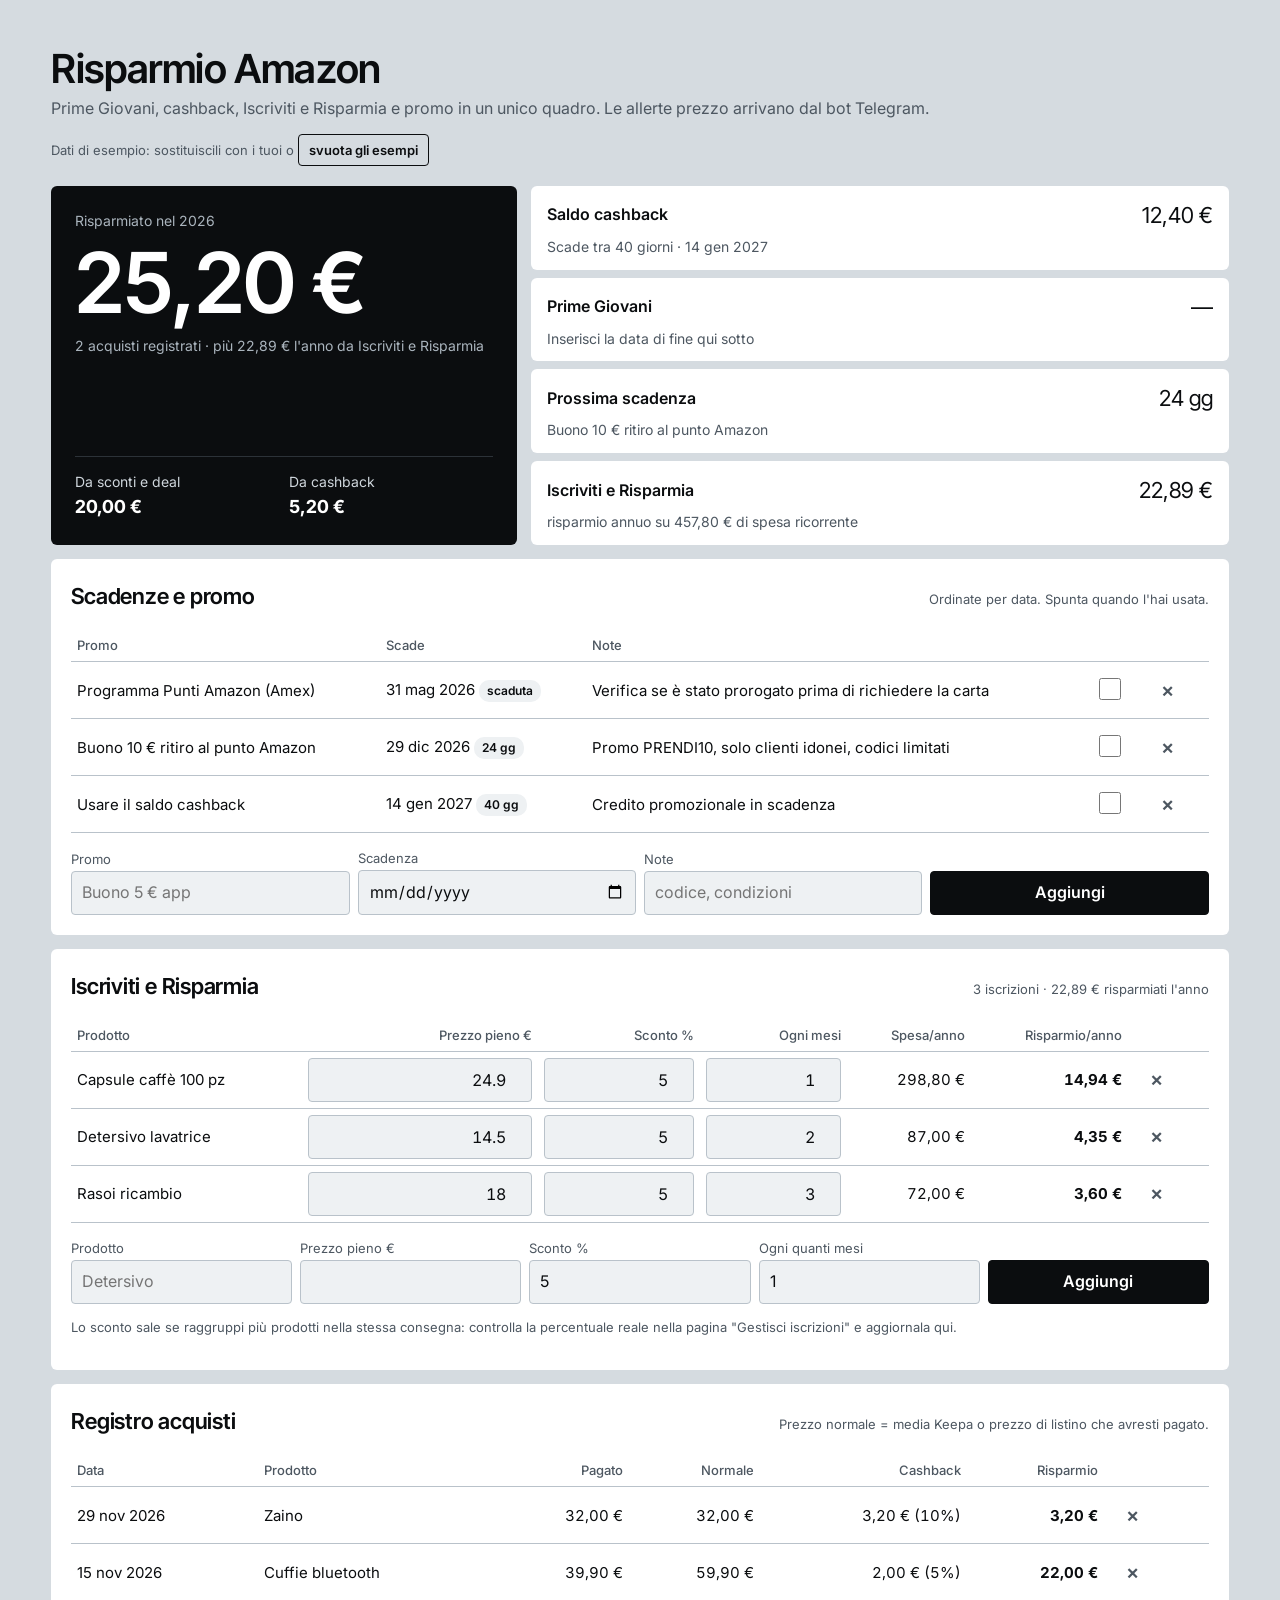
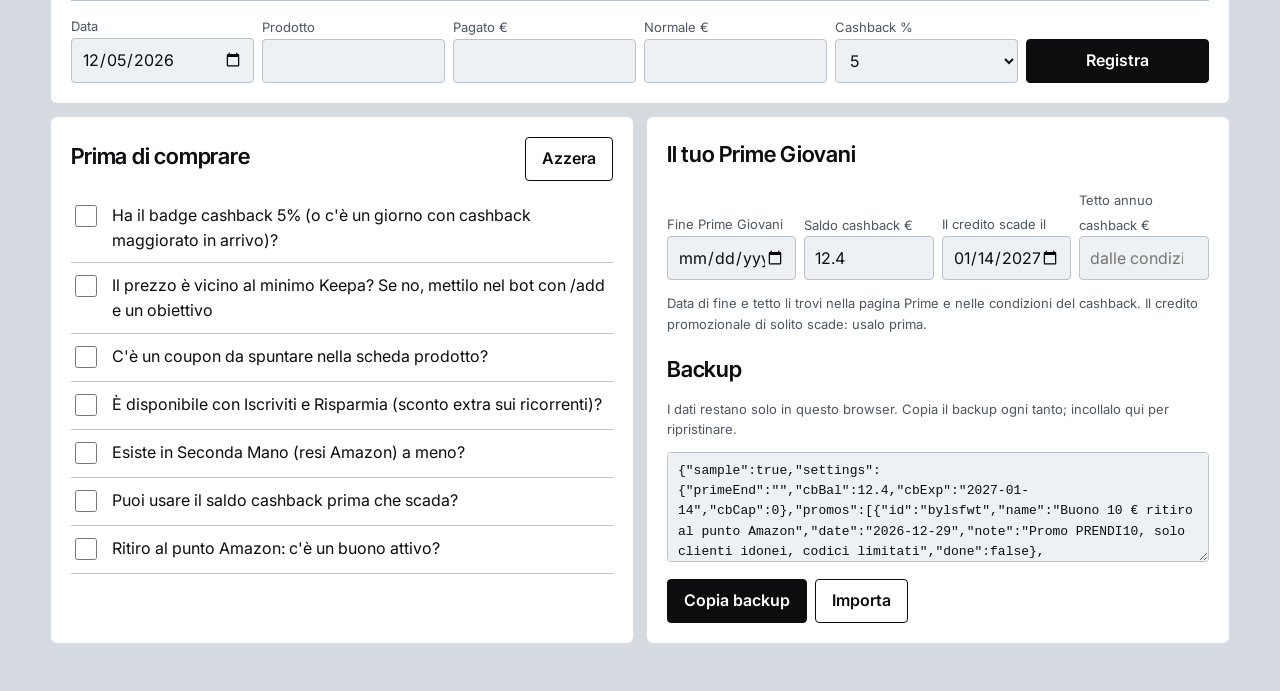
==== index.html @ 32645a70 "Dashboard come index.html nella root per GitHub Pages Co-Authored-By: Claude Opus 5.5 <noreply@anthr" ====
<!DOCTYPE html>
<html lang="it">
<head>
<meta charset="utf-8">
<meta name="viewport" content="width=device-width, initial-scale=1">
<title>Risparmio Amazon</title>
<link rel="preconnect" href="https://fonts.googleapis.com">
<link href="https://fonts.googleapis.com/css2?family=Inter+Tight:wght@600&family=Inter:wght@400;500;600&display=swap" rel="stylesheet">
<style>
/* VOICE: sala controllo personale, asciutta, numeri prima di tutto
   IDEA: il quadro strumenti di una centralina: una lettura grande, spie sottili accanto
   PICTURE: il contatore del risparmio annuo con le strisce-spia di cashback, Prime, promo, iscrizioni
   COLOUR and TYPE: acciaio #d5dbe0, nero, bianco, rosso allarme #e8251a; notte #16191c; Inter Tight 600 + Inter
   LAYOUT: lettura dominante al 40%, strisce impilate a destra, poi sezioni a tutta larghezza */
:root{color-scheme:light dark;
--bg:light-dark(#d5dbe0,#16191c);--panel:light-dark(#ffffff,#1f2327);--ink:light-dark(#0b0d0f,#eef1f3);
--mute:light-dark(#4d5761,#9aa5ae);--line:light-dark(#b9c2ca,#30363c);--red:#e8251a;--ok:light-dark(#0b0d0f,#eef1f3);
--field:light-dark(#eef1f3,#14171a)}
:root[data-theme=light]{color-scheme:light}:root[data-theme=dark]{color-scheme:dark}
*{box-sizing:border-box;min-width:0}
body{margin:0;background:var(--bg);color:var(--ink);font:16px/1.55 Inter,system-ui,sans-serif;overflow-x:clip}
h1,h2,.big{font-family:"Inter Tight",Inter,sans-serif;font-weight:600;letter-spacing:-.01em}
h1{font-size:clamp(28px,4vw,40px);line-height:1.05;margin:0 0 6px;text-wrap:balance}
h2{font-size:22px;margin:0 0 4px}
.band{padding:clamp(20px,4vw,48px) max(4vw,16px)}
.wrap{max-width:1240px;margin:0 auto}
.sub{color:var(--mute);margin:0}
.top{display:grid;grid-template-columns:minmax(0,4fr) minmax(0,6fr);gap:14px;margin-top:20px}
.readout{background:#0b0d0f;color:#fff;border-radius:6px;padding:24px;display:flex;flex-direction:column;justify-content:space-between;min-height:300px}
.readout .lbl{color:#aab4bd;font-size:14px}
.big{font-size:clamp(48px,8vw,84px);line-height:1;margin:10px 0;white-space:nowrap}
.readout .split{display:grid;grid-template-columns:1fr 1fr;gap:10px;border-top:1px solid #2c3238;padding-top:14px;font-size:14px;color:#cfd6dc}
.readout .split b{display:block;color:#fff;font-size:18px;font-family:"Inter Tight",Inter,system-ui,sans-serif;white-space:nowrap}
.strips{display:grid;gap:8px}
.strip{background:var(--panel);border-radius:6px;padding:12px 16px;display:grid;grid-template-columns:minmax(0,1fr) auto;gap:4px 14px;align-items:center}
.strip .k{font-weight:600}.strip .v{font-family:"Inter Tight",Inter,system-ui,sans-serif;font-size:22px;white-space:nowrap;text-align:right}
.strip .n{grid-column:1/-1;color:var(--mute);font-size:14px}
.strip.alarm{box-shadow:inset 4px 0 0 var(--red)}.strip.alarm .v{color:var(--red)}
.meter{grid-column:1/-1;height:6px;background:var(--field);border-radius:3px;overflow:hidden}
.meter i{display:block;height:100%;background:var(--ink)}
.sec{background:var(--panel);border-radius:6px;padding:20px;margin-top:14px}
.sec header{display:flex;flex-wrap:wrap;justify-content:space-between;gap:8px;align-items:baseline;margin-bottom:12px}
.grid2{display:grid;grid-template-columns:minmax(0,1fr) minmax(0,1fr);gap:14px}
table{width:100%;border-collapse:collapse;font-size:15px}
th{text-align:left;font-weight:500;color:var(--mute);font-size:13px;padding:6px 6px;border-bottom:1px solid var(--line)}
td{padding:6px;border-bottom:1px solid var(--line);vertical-align:middle}
td.num,th.num{text-align:right;white-space:nowrap;font-variant-numeric:tabular-nums}
input,select,textarea{font:inherit;font-size:16px;color:var(--ink);background:var(--field);border:1px solid var(--line);border-radius:4px;padding:8px 10px;min-height:44px;width:100%}
textarea{min-height:110px;font-size:13px;font-family:ui-monospace,monospace}
input:focus-visible,button:focus-visible,select:focus-visible,textarea:focus-visible{outline:2px solid var(--red);outline-offset:1px}
button{font:inherit;font-weight:600;min-height:44px;padding:0 16px;border-radius:4px;border:1px solid var(--ink);background:var(--ink);color:var(--panel);cursor:pointer}
button.ghost{background:transparent;color:var(--ink)}
button.x{background:transparent;color:var(--mute);border:0;min-width:44px;padding:0;font-size:20px}
.form{display:grid;grid-template-columns:repeat(auto-fit,minmax(120px,1fr));gap:8px;margin-top:12px;align-items:end}
.form label{font-size:13px;color:var(--mute)}
.tag{display:inline-block;font-size:12px;font-weight:600;padding:2px 8px;border-radius:10px;background:var(--field);white-space:nowrap}
.tag.red{background:var(--red);color:#fff}
.checks label{display:flex;gap:12px;align-items:flex-start;padding:10px 0;border-bottom:1px solid var(--line);cursor:pointer}
.checks input{width:22px;min-height:22px;height:22px;margin-top:2px;flex:none;accent-color:var(--red)}
.note{font-size:13px;color:var(--mute)}
.row{display:flex;flex-wrap:wrap;gap:8px;margin-top:10px}
.done td{opacity:.5}
pre,.scroll{overflow-x:auto}
@media(max-width:860px){.top,.grid2{grid-template-columns:minmax(0,1fr)}.readout{min-height:0}}
@media(max-width:600px){table{font-size:13px}.stack thead{display:none}.stack tr{display:grid;padding-block:10px;border-bottom:1px solid var(--line)}.stack td{display:flow-root;border:0;padding:3px 0;padding-inline-start:8em;text-align:start}.stack td::before{content:attr(data-l);float:inline-start;width:7.5em;margin-inline-start:-8em;white-space:normal;color:var(--mute)}.stack td:empty{display:none}.stack td input{min-height:40px}}
@media(prefers-reduced-motion:no-preference){.meter i{transition:width .6s ease}}
</style>
<script>new MutationObserver(()=>{for(const c of document.querySelectorAll('.stack td:not([data-l])')){let i=0,p=c;while(p=p.previousElementSibling)i+=p.colSpan;c.dataset.l=c.closest('table').rows[0].cells[i]?.textContent||''}}).observe(document,{childList:true,subtree:true})</script>
</head>
<body>
<div class="band"><div class="wrap">
  <h1 id="title">Risparmio Amazon</h1>
  <p class="sub">Prime Giovani, cashback, Iscriviti e Risparmia e promo in un unico quadro. Le allerte prezzo arrivano dal bot Telegram.</p>
  <p class="note" id="sampleNote">Dati di esempio: sostituiscili con i tuoi o <button class="ghost" id="clearSample" style="min-height:32px;padding:0 10px">svuota gli esempi</button></p>

  <div class="top">
    <div class="readout">
      <div><div class="lbl" id="yearLbl">Risparmiato quest'anno</div><div class="big" id="ytd">0 €</div>
      <div class="lbl" id="ytdNote"></div></div>
      <div class="split">
        <div>Da sconti e deal<b id="ytdDeal">0 €</b></div>
        <div>Da cashback<b id="ytdCb">0 €</b></div>
      </div>
    </div>
    <div class="strips" id="strips"></div>
  </div>

  <div class="sec">
    <header><h2>Scadenze e promo</h2><span class="note">Ordinate per data. Spunta quando l'hai usata.</span></header>
    <div class="scroll"><table class="stack" id="promoT"><thead><tr><th>Promo</th><th>Scade</th><th>Note</th><th></th><th></th></tr></thead><tbody></tbody></table></div>
    <form class="form" id="promoF">
      <div><label for="pN">Promo</label><input id="pN" required placeholder="Buono 5 € app"></div>
      <div><label for="pD">Scadenza</label><input id="pD" type="date" required></div>
      <div><label for="pNo">Note</label><input id="pNo" placeholder="codice, condizioni"></div>
      <button>Aggiungi</button>
    </form>
  </div>

  <div class="sec">
    <header><h2>Iscriviti e Risparmia</h2><span class="note" id="subSum"></span></header>
    <div class="scroll"><table class="stack" id="subT"><thead><tr><th>Prodotto</th><th class="num">Prezzo pieno €</th><th class="num">Sconto %</th><th class="num">Ogni mesi</th><th class="num">Spesa/anno</th><th class="num">Risparmio/anno</th><th></th></tr></thead><tbody></tbody></table></div>
    <form class="form" id="subF">
      <div><label for="sN">Prodotto</label><input id="sN" required placeholder="Detersivo"></div>
      <div><label for="sP">Prezzo pieno €</label><input id="sP" type="number" step="0.01" min="0" required></div>
      <div><label for="sD">Sconto %</label><input id="sD" type="number" min="0" max="50" value="5" required></div>
      <div><label for="sE">Ogni quanti mesi</label><input id="sE" type="number" min="1" max="6" value="1" required></div>
      <button>Aggiungi</button>
    </form>
    <p class="note">Lo sconto sale se raggruppi più prodotti nella stessa consegna: controlla la percentuale reale nella pagina "Gestisci iscrizioni" e aggiornala qui.</p>
  </div>

  <div class="sec">
    <header><h2>Registro acquisti</h2><span class="note">Prezzo normale = media Keepa o prezzo di listino che avresti pagato.</span></header>
    <div class="scroll"><table class="stack" id="logT"><thead><tr><th>Data</th><th>Prodotto</th><th class="num">Pagato</th><th class="num">Normale</th><th class="num">Cashback</th><th class="num">Risparmio</th><th></th></tr></thead><tbody></tbody></table></div>
    <form class="form" id="logF">
      <div><label for="lD">Data</label><input id="lD" type="date" required></div>
      <div><label for="lI">Prodotto</label><input id="lI" required></div>
      <div><label for="lP">Pagato €</label><input id="lP" type="number" step="0.01" min="0" required></div>
      <div><label for="lN">Normale €</label><input id="lN" type="number" step="0.01" min="0" required></div>
      <div><label for="lC">Cashback %</label><select id="lC"><option>0</option><option selected>5</option><option>10</option><option>20</option></select></div>
      <button>Registra</button>
    </form>
  </div>

  <div class="grid2">
    <div class="sec checks">
      <header><h2>Prima di comprare</h2><button class="ghost" id="resetChk" type="button">Azzera</button></header>
      <div id="chk"></div>
    </div>
    <div class="sec">
      <header><h2>Il tuo Prime Giovani</h2></header>
      <div class="form" style="margin-top:0">
        <div><label for="primeEnd">Fine Prime Giovani</label><input id="primeEnd" type="date"></div>
        <div><label for="cbBal">Saldo cashback €</label><input id="cbBal" type="number" step="0.01" min="0"></div>
        <div><label for="cbExp">Il credito scade il</label><input id="cbExp" type="date"></div>
        <div><label for="cbCap">Tetto annuo cashback €</label><input id="cbCap" type="number" min="0" placeholder="dalle condizioni"></div>
      </div>
      <p class="note">Data di fine e tetto li trovi nella pagina Prime e nelle condizioni del cashback. Il credito promozionale di solito scade: usalo prima.</p>
      <h2 style="margin-top:18px">Backup</h2>
      <p class="note">I dati restano solo in questo browser. Copia il backup ogni tanto; incollalo qui per ripristinare.</p>
      <textarea id="bk" aria-label="Backup dati"></textarea>
      <div class="row"><button type="button" id="cp">Copia backup</button><button type="button" class="ghost" id="imp">Importa</button><span class="note" id="bkMsg" role="status"></span></div>
    </div>
  </div>
</div></div>

<script>
{
const KEY='amazon-risparmio-v1', today=new Date(); today.setHours(0,0,0,0);
const Y=today.getFullYear(), iso=d=>d.toISOString().slice(0,10);
const plus=n=>{const d=new Date(today);d.setDate(d.getDate()+n);return iso(d)};
const uid=()=>Math.random().toString(36).slice(2,9);
const SAMPLE={sample:true,
 settings:{primeEnd:'',cbBal:12.4,cbExp:plus(40),cbCap:0},
 promos:[
  {id:uid(),name:'Buono 10 € ritiro al punto Amazon',date:'2026-12-29',note:'Promo PRENDI10, solo clienti idonei, codici limitati',done:false},
  {id:uid(),name:'Programma Punti Amazon (Amex)',date:'2026-05-31',note:'Verifica se è stato prorogato prima di richiedere la carta',done:false},
  {id:uid(),name:'Usare il saldo cashback',date:plus(40),note:'Credito promozionale in scadenza',done:false}],
 subs:[
  {id:uid(),name:'Capsule caffè 100 pz',price:24.9,disc:5,every:1},
  {id:uid(),name:'Detersivo lavatrice',price:14.5,disc:5,every:2},
  {id:uid(),name:'Rasoi ricambio',price:18,disc:5,every:3}],
 log:[
  {id:uid(),date:plus(-20),item:'Cuffie bluetooth',paid:39.9,normal:59.9,cb:5},
  {id:uid(),date:plus(-6),item:'Zaino',paid:32,normal:32,cb:10}],
 checks:{}};
const EMPTY={sample:false,settings:{primeEnd:'',cbBal:0,cbExp:'',cbCap:0},promos:[],subs:[],log:[],checks:{}};
let S; try{S=JSON.parse(localStorage.getItem(KEY))}catch(e){S=null}
if(!S||!S.settings)S=structuredClone(SAMPLE);
const save=()=>{try{localStorage.setItem(KEY,JSON.stringify(S))}catch(e){}};

const esc=s=>String(s??'').replace(/[&<>"']/g,c=>({'&':'&amp;','<':'&lt;','>':'&gt;','"':'&quot;',"'":'&#39;'}[c]));
const eur=v=>(Number(v)||0).toLocaleString('it-IT',{style:'currency',currency:'EUR'});
const days=s=>s?Math.round((new Date(s+'T00:00:00')-today)/864e5):null;
const fdate=s=>s?new Date(s+'T00:00:00').toLocaleDateString('it-IT',{day:'numeric',month:'short',year:'numeric'}):'—';
const $=id=>document.getElementById(id);

const CHECKS=['Ha il badge cashback 5% (o c\'è un giorno con cashback maggiorato in arrivo)?',
'Il prezzo è vicino al minimo Keepa? Se no, mettilo nel bot con /add e un obiettivo',
'C\'è un coupon da spuntare nella scheda prodotto?',
'È disponibile con Iscriviti e Risparmia (sconto extra sui ricorrenti)?',
'Esiste in Seconda Mano (resi Amazon) a meno?',
'Puoi usare il saldo cashback prima che scada?',
'Ritiro al punto Amazon: c\'è un buono attivo?'];

function subCalc(s){const yr=s.price*12/Math.max(1,s.every);return{yr,save:yr*s.disc/100}}
function logCalc(l){const deal=Math.max(0,l.normal-l.paid),cb=l.paid*l.cb/100;return{deal,cb,tot:deal+cb}}

function render(){
 $('sampleNote').hidden=!S.sample;
 $('yearLbl').textContent=`Risparmiato nel ${Y}`;
 const yl=S.log.filter(l=>l.date&&l.date.startsWith(String(Y)));
 let deal=0,cb=0; yl.forEach(l=>{const c=logCalc(l);deal+=c.deal;cb+=c.cb});
 const subSave=S.subs.reduce((a,s)=>a+subCalc(s).save,0), subYr=S.subs.reduce((a,s)=>a+subCalc(s).yr,0);
 $('ytd').textContent=eur(deal+cb); $('ytdDeal').textContent=eur(deal); $('ytdCb').textContent=eur(cb);
 $('ytdNote').textContent=`${yl.length} acquisti registrati · più ${eur(subSave)} l'anno da Iscriviti e Risparmia`;

 const st=S.settings, strips=[];
 const de=days(st.cbExp);
 strips.push({k:'Saldo cashback',v:eur(st.cbBal),n:st.cbExp?(de<0?'Credito scaduto':`Scade tra ${de} giorni · ${fdate(st.cbExp)}`):'Imposta la scadenza del credito qui sotto',alarm:st.cbBal>0&&de!==null&&de<=14});
 if(st.cbCap>0){const used=Math.min(100,cb/st.cbCap*100);strips.push({k:`Tetto cashback ${Y}`,v:`${Math.round(used)}%`,n:`${eur(cb)} di ${eur(st.cbCap)}`,meter:used})}
 const dp=days(st.primeEnd);
 strips.push({k:'Prime Giovani',v:st.primeEnd?(dp<0?'Finito':`${dp} gg`):'—',n:st.primeEnd?`Fino al ${fdate(st.primeEnd)}: dopo perdi metà prezzo e cashback`:'Inserisci la data di fine qui sotto',alarm:dp!==null&&dp<=60});
 const next=S.promos.filter(p=>!p.done&&days(p.date)>=0).sort((a,b)=>a.date.localeCompare(b.date))[0];
 strips.push({k:'Prossima scadenza',v:next?`${days(next.date)} gg`:'—',n:next?next.name:'Nessuna promo attiva',alarm:next&&days(next.date)<=7});
 strips.push({k:'Iscriviti e Risparmia',v:eur(subSave),n:`risparmio annuo su ${eur(subYr)} di spesa ricorrente`});
 $('strips').innerHTML=strips.map(s=>`<div class="strip${s.alarm?' alarm':''}"><span class="k">${esc(s.k)}</span><span class="v">${esc(s.v)}</span>${s.meter!=null?`<span class="meter"><i style="width:${s.meter.toFixed(1)}%"></i></span>`:''}<span class="n">${esc(s.n)}</span></div>`).join('');

 const pr=[...S.promos].sort((a,b)=>(a.done-b.done)||a.date.localeCompare(b.date));
 $('promoT').tBodies[0].innerHTML=pr.length?pr.map(p=>{const d=days(p.date);const tag=p.done?'<span class="tag">usata</span>':d<0?'<span class="tag">scaduta</span>':d<=7?`<span class="tag red">${d} gg</span>`:`<span class="tag">${d} gg</span>`;
  return `<tr class="${p.done?'done':''}"><td>${esc(p.name)}</td><td style="white-space:nowrap">${fdate(p.date)} ${tag}</td><td>${esc(p.note)}</td><td><input type="checkbox" aria-label="Usata" data-done="${esc(p.id)}" ${p.done?'checked':''} style="width:22px;min-height:22px"></td><td><button class="x" aria-label="Elimina" data-del="promos:${esc(p.id)}">×</button></td></tr>`}).join(''):'<tr><td colspan="5" class="note">Nessuna promo. Aggiungi quelle che ricevi via email o in app.</td></tr>';

 $('subT').tBodies[0].innerHTML=S.subs.length?S.subs.map(s=>{const c=subCalc(s);const f=(k,step,min,max)=>`<input type="number" inputmode="decimal" step="${step}" min="${min}" max="${max}" value="${esc(s[k])}" data-sub="${esc(s.id)}:${k}" aria-label="${k}" style="text-align:right">`;
  return `<tr><td>${esc(s.name)}</td><td class="num">${f('price','0.01',0,9999)}</td><td class="num">${f('disc','1',0,50)}</td><td class="num">${f('every','1',1,6)}</td><td class="num">${eur(c.yr)}</td><td class="num"><b>${eur(c.save)}</b></td><td><button class="x" aria-label="Elimina" data-del="subs:${esc(s.id)}">×</button></td></tr>`}).join(''):'<tr><td colspan="7" class="note">Nessuna iscrizione. Aggiungi i prodotti che ricevi periodicamente.</td></tr>';
 $('subSum').textContent=S.subs.length?`${S.subs.length} iscrizioni · ${eur(subSave)} risparmiati l'anno`:'';

 const lg=[...S.log].sort((a,b)=>b.date.localeCompare(a.date));
 $('logT').tBodies[0].innerHTML=lg.length?lg.map(l=>{const c=logCalc(l);return `<tr><td style="white-space:nowrap">${fdate(l.date)}</td><td>${esc(l.item)}</td><td class="num">${eur(l.paid)}</td><td class="num">${eur(l.normal)}</td><td class="num">${eur(c.cb)} (${esc(l.cb)}%)</td><td class="num"><b>${eur(c.tot)}</b></td><td><button class="x" aria-label="Elimina" data-del="log:${esc(l.id)}">×</button></td></tr>`}).join(''):'<tr><td colspan="7" class="note">Registra ogni acquisto fatto al prezzo giusto: il totale in alto si aggiorna.</td></tr>';

 $('chk').innerHTML=CHECKS.map((t,i)=>`<label><input type="checkbox" data-chk="${i}" ${S.checks[i]?'checked':''}><span>${esc(t)}</span></label>`).join('');
 for(const [id,k] of [['primeEnd','primeEnd'],['cbBal','cbBal'],['cbExp','cbExp'],['cbCap','cbCap']]){const el=$(id);if(document.activeElement!==el)el.value=st[k]||''}
 $('bk').value=JSON.stringify(S);
}
const commit=()=>{S.sample=false;save();render()};
const num=id=>parseFloat($(id).value)||0;

$('promoF').addEventListener('submit',e=>{e.preventDefault();S.promos.push({id:uid(),name:$('pN').value.trim(),date:$('pD').value,note:$('pNo').value.trim(),done:false});e.target.reset();commit()});
$('subF').addEventListener('submit',e=>{e.preventDefault();S.subs.push({id:uid(),name:$('sN').value.trim(),price:num('sP'),disc:num('sD'),every:Math.max(1,num('sE'))});e.target.reset();$('sD').value=5;$('sE').value=1;commit()});
$('logF').addEventListener('submit',e=>{e.preventDefault();S.log.push({id:uid(),date:$('lD').value,item:$('lI').value.trim(),paid:num('lP'),normal:Math.max(num('lN'),0),cb:parseFloat($('lC').value)||0});e.target.reset();$('lD').value=iso(today);commit()});
$('lD').value=iso(today);

document.addEventListener('click',e=>{const d=e.target.closest('[data-del]');if(!d)return;const [list,id]=d.dataset.del.split(':');S[list]=S[list].filter(x=>x.id!==id);commit()});
document.addEventListener('change',e=>{const t=e.target;
 if(t.dataset.done){const p=S.promos.find(x=>x.id===t.dataset.done);if(p){p.done=t.checked;commit()}}
 else if(t.dataset.sub){const [id,k]=t.dataset.sub.split(':');const s=S.subs.find(x=>x.id===id);if(s){s[k]=Math.max(k==='every'?1:0,parseFloat(t.value)||0);commit()}}
 else if(t.dataset.chk!=null){S.checks[t.dataset.chk]=t.checked;save()}
 else if(['primeEnd','cbExp'].includes(t.id)){S.settings[t.id]=t.value;commit()}
 else if(['cbBal','cbCap'].includes(t.id)){S.settings[t.id]=parseFloat(t.value)||0;commit()}});
$('resetChk').addEventListener('click',()=>{S.checks={};save();render()});
$('clearSample').addEventListener('click',()=>{S=structuredClone(EMPTY);S.promos=SAMPLE.promos.slice(0,2).map(p=>({...p}));commit()});
$('cp').addEventListener('click',async()=>{try{await navigator.clipboard.writeText($('bk').value);$('bkMsg').textContent='Copiato.'}catch(e){$('bk').select();$('bkMsg').textContent='Seleziona e copia a mano.'}});
$('imp').addEventListener('click',()=>{try{const d=JSON.parse($('bk').value);if(!d.settings||!Array.isArray(d.log))throw 0;S={...structuredClone(EMPTY),...d,sample:false};commit();$('bkMsg').textContent='Importato.'}catch(e){$('bkMsg').textContent='Backup non valido.'}});
render();
}
</script>
</body>
</html>
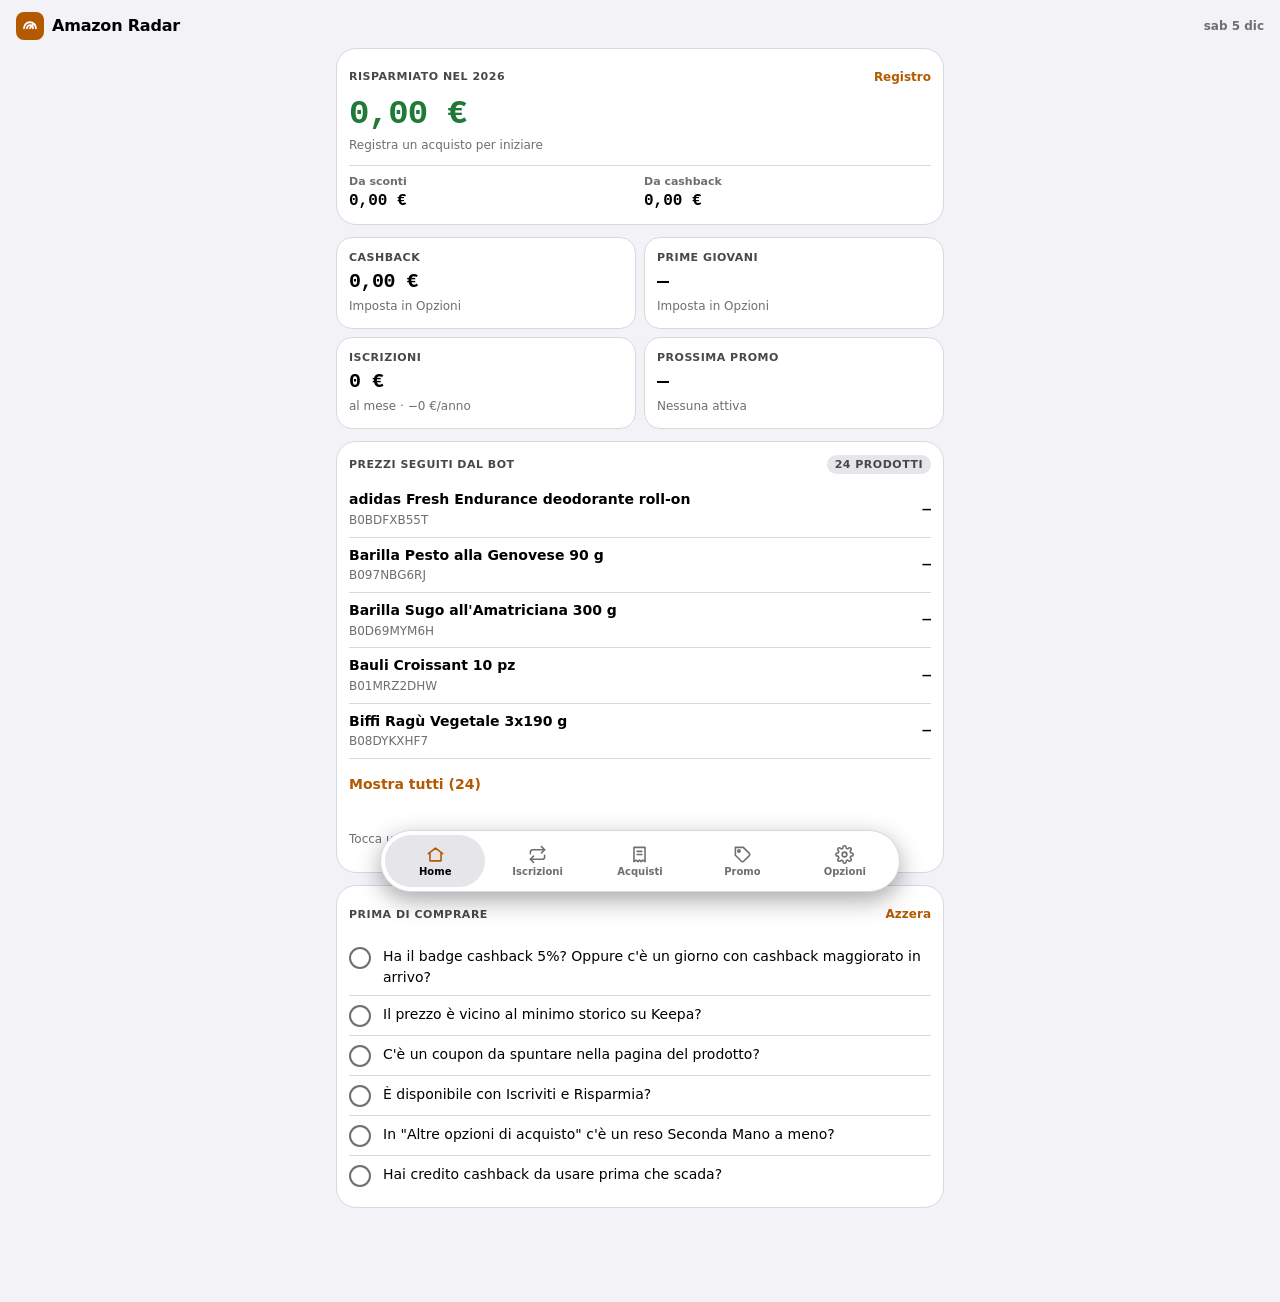
==== commit 546d2224: "App Amazon Radar: design system come PinscherTrade, temi, vetro, 5 pagine, icone PWA Co-Authored-By:" ====
--- a/index.html
+++ b/index.html
@@ -1,247 +1,153 @@
 <!DOCTYPE html>
 <html lang="it">
 <head>
-<meta charset="utf-8">
-<meta name="viewport" content="width=device-width, initial-scale=1">
-<title>Risparmio Amazon</title>
-<link rel="preconnect" href="https://fonts.googleapis.com">
-<link href="https://fonts.googleapis.com/css2?family=Inter+Tight:wght@600&family=Inter:wght@400;500;600&display=swap" rel="stylesheet">
-<style>
-/* VOICE: sala controllo personale, asciutta, numeri prima di tutto
-   IDEA: il quadro strumenti di una centralina: una lettura grande, spie sottili accanto
-   PICTURE: il contatore del risparmio annuo con le strisce-spia di cashback, Prime, promo, iscrizioni
-   COLOUR and TYPE: acciaio #d5dbe0, nero, bianco, rosso allarme #e8251a; notte #16191c; Inter Tight 600 + Inter
-   LAYOUT: lettura dominante al 40%, strisce impilate a destra, poi sezioni a tutta larghezza */
-:root{color-scheme:light dark;
---bg:light-dark(#d5dbe0,#16191c);--panel:light-dark(#ffffff,#1f2327);--ink:light-dark(#0b0d0f,#eef1f3);
---mute:light-dark(#4d5761,#9aa5ae);--line:light-dark(#b9c2ca,#30363c);--red:#e8251a;--ok:light-dark(#0b0d0f,#eef1f3);
---field:light-dark(#eef1f3,#14171a)}
-:root[data-theme=light]{color-scheme:light}:root[data-theme=dark]{color-scheme:dark}
-*{box-sizing:border-box;min-width:0}
-body{margin:0;background:var(--bg);color:var(--ink);font:16px/1.55 Inter,system-ui,sans-serif;overflow-x:clip}
-h1,h2,.big{font-family:"Inter Tight",Inter,sans-serif;font-weight:600;letter-spacing:-.01em}
-h1{font-size:clamp(28px,4vw,40px);line-height:1.05;margin:0 0 6px;text-wrap:balance}
-h2{font-size:22px;margin:0 0 4px}
-.band{padding:clamp(20px,4vw,48px) max(4vw,16px)}
-.wrap{max-width:1240px;margin:0 auto}
-.sub{color:var(--mute);margin:0}
-.top{display:grid;grid-template-columns:minmax(0,4fr) minmax(0,6fr);gap:14px;margin-top:20px}
-.readout{background:#0b0d0f;color:#fff;border-radius:6px;padding:24px;display:flex;flex-direction:column;justify-content:space-between;min-height:300px}
-.readout .lbl{color:#aab4bd;font-size:14px}
-.big{font-size:clamp(48px,8vw,84px);line-height:1;margin:10px 0;white-space:nowrap}
-.readout .split{display:grid;grid-template-columns:1fr 1fr;gap:10px;border-top:1px solid #2c3238;padding-top:14px;font-size:14px;color:#cfd6dc}
-.readout .split b{display:block;color:#fff;font-size:18px;font-family:"Inter Tight",Inter,system-ui,sans-serif;white-space:nowrap}
-.strips{display:grid;gap:8px}
-.strip{background:var(--panel);border-radius:6px;padding:12px 16px;display:grid;grid-template-columns:minmax(0,1fr) auto;gap:4px 14px;align-items:center}
-.strip .k{font-weight:600}.strip .v{font-family:"Inter Tight",Inter,system-ui,sans-serif;font-size:22px;white-space:nowrap;text-align:right}
-.strip .n{grid-column:1/-1;color:var(--mute);font-size:14px}
-.strip.alarm{box-shadow:inset 4px 0 0 var(--red)}.strip.alarm .v{color:var(--red)}
-.meter{grid-column:1/-1;height:6px;background:var(--field);border-radius:3px;overflow:hidden}
-.meter i{display:block;height:100%;background:var(--ink)}
-.sec{background:var(--panel);border-radius:6px;padding:20px;margin-top:14px}
-.sec header{display:flex;flex-wrap:wrap;justify-content:space-between;gap:8px;align-items:baseline;margin-bottom:12px}
-.grid2{display:grid;grid-template-columns:minmax(0,1fr) minmax(0,1fr);gap:14px}
-table{width:100%;border-collapse:collapse;font-size:15px}
-th{text-align:left;font-weight:500;color:var(--mute);font-size:13px;padding:6px 6px;border-bottom:1px solid var(--line)}
-td{padding:6px;border-bottom:1px solid var(--line);vertical-align:middle}
-td.num,th.num{text-align:right;white-space:nowrap;font-variant-numeric:tabular-nums}
-input,select,textarea{font:inherit;font-size:16px;color:var(--ink);background:var(--field);border:1px solid var(--line);border-radius:4px;padding:8px 10px;min-height:44px;width:100%}
-textarea{min-height:110px;font-size:13px;font-family:ui-monospace,monospace}
-input:focus-visible,button:focus-visible,select:focus-visible,textarea:focus-visible{outline:2px solid var(--red);outline-offset:1px}
-button{font:inherit;font-weight:600;min-height:44px;padding:0 16px;border-radius:4px;border:1px solid var(--ink);background:var(--ink);color:var(--panel);cursor:pointer}
-button.ghost{background:transparent;color:var(--ink)}
-button.x{background:transparent;color:var(--mute);border:0;min-width:44px;padding:0;font-size:20px}
-.form{display:grid;grid-template-columns:repeat(auto-fit,minmax(120px,1fr));gap:8px;margin-top:12px;align-items:end}
-.form label{font-size:13px;color:var(--mute)}
-.tag{display:inline-block;font-size:12px;font-weight:600;padding:2px 8px;border-radius:10px;background:var(--field);white-space:nowrap}
-.tag.red{background:var(--red);color:#fff}
-.checks label{display:flex;gap:12px;align-items:flex-start;padding:10px 0;border-bottom:1px solid var(--line);cursor:pointer}
-.checks input{width:22px;min-height:22px;height:22px;margin-top:2px;flex:none;accent-color:var(--red)}
-.note{font-size:13px;color:var(--mute)}
-.row{display:flex;flex-wrap:wrap;gap:8px;margin-top:10px}
-.done td{opacity:.5}
-pre,.scroll{overflow-x:auto}
-@media(max-width:860px){.top,.grid2{grid-template-columns:minmax(0,1fr)}.readout{min-height:0}}
-@media(max-width:600px){table{font-size:13px}.stack thead{display:none}.stack tr{display:grid;padding-block:10px;border-bottom:1px solid var(--line)}.stack td{display:flow-root;border:0;padding:3px 0;padding-inline-start:8em;text-align:start}.stack td::before{content:attr(data-l);float:inline-start;width:7.5em;margin-inline-start:-8em;white-space:normal;color:var(--mute)}.stack td:empty{display:none}.stack td input{min-height:40px}}
-@media(prefers-reduced-motion:no-preference){.meter i{transition:width .6s ease}}
-</style>
-<script>new MutationObserver(()=>{for(const c of document.querySelectorAll('.stack td:not([data-l])')){let i=0,p=c;while(p=p.previousElementSibling)i+=p.colSpan;c.dataset.l=c.closest('table').rows[0].cells[i]?.textContent||''}}).observe(document,{childList:true,subtree:true})</script>
+<meta charset="UTF-8">
+<meta name="viewport" content="width=device-width, initial-scale=1.0, viewport-fit=cover">
+<title>Amazon Radar</title>
+<link rel="manifest" href="./manifest.json">
+<link rel="apple-touch-icon" href="./icons/icon-180.png?v=1">
+<link rel="icon" type="image/png" sizes="32x32" href="./icons/favicon-32.png?v=1">
+<meta name="theme-color" content="#000000" id="metaThemeColor">
+<meta name="apple-mobile-web-app-capable" content="yes">
+<meta name="mobile-web-app-capable" content="yes">
+<meta name="apple-mobile-web-app-status-bar-style" content="black-translucent" id="metaStatusBar">
+<meta name="apple-mobile-web-app-title" content="Radar">
+<script>
+// Tema e vetro applicati prima del primo disegno, senza lampi (logica completa in app.js)
+(function () {
+  var pref = 'auto', g = 'off';
+  try { pref = localStorage.getItem('ar_theme') || 'auto'; g = localStorage.getItem('ar_glass') || 'off'; } catch (e) {}
+  var light = pref === 'light' || (pref === 'auto' && window.matchMedia && matchMedia('(prefers-color-scheme: light)').matches);
+  var d = document.documentElement;
+  d.setAttribute('data-theme', light ? 'light' : 'dark');
+  if (g === 'on' || g === 'anim') d.classList.add('glass');
+  if (g === 'anim') d.classList.add('glass-anim');
+  if (light) { document.getElementById('metaThemeColor').setAttribute('content', '#f2f2f7'); document.getElementById('metaStatusBar').setAttribute('content', 'default'); }
+})();
+</script>
+<link rel="stylesheet" href="./tokens.css?v=1">
+<link rel="stylesheet" href="./style.css?v=1">
 </head>
 <body>
-<div class="band"><div class="wrap">
-  <h1 id="title">Risparmio Amazon</h1>
-  <p class="sub">Prime Giovani, cashback, Iscriviti e Risparmia e promo in un unico quadro. Le allerte prezzo arrivano dal bot Telegram.</p>
-  <p class="note" id="sampleNote">Dati di esempio: sostituiscili con i tuoi o <button class="ghost" id="clearSample" style="min-height:32px;padding:0 10px">svuota gli esempi</button></p>
+<div id="app">
+  <div class="wall-anim" aria-hidden="true"><i></i><i></i><i></i></div>
 
-  <div class="top">
-    <div class="readout">
-      <div><div class="lbl" id="yearLbl">Risparmiato quest'anno</div><div class="big" id="ytd">0 €</div>
-      <div class="lbl" id="ytdNote"></div></div>
-      <div class="split">
-        <div>Da sconti e deal<b id="ytdDeal">0 €</b></div>
-        <div>Da cashback<b id="ytdCb">0 €</b></div>
+  <header class="topbar">
+    <div class="brand">
+      <span class="brand-mark" aria-hidden="true"><svg viewBox="0 0 24 24" fill="none" stroke="currentColor" stroke-width="2.4" stroke-linecap="round"><path d="M4 15a8 8 0 0 1 16 0"/><path d="M8 15a4 4 0 0 1 8 0"/><path d="M12 15l4-5"/></svg></span>
+      <span>Amazon Radar</span>
+    </div>
+    <span class="topbar-sub" id="today"></span>
+  </header>
+
+  <main>
+    <!-- HOME -->
+    <section class="page active" id="page-home" aria-label="Home">
+      <div class="card hero">
+        <div class="card-h"><span id="yearLbl">Risparmiato</span><button class="link" data-act="go" data-page="log">Registro</button></div>
+        <div class="hero-v num" id="ytd">0,00 €</div>
+        <div class="hero-sub" id="ytdSub"></div>
+        <div class="split">
+          <div><div class="kv-l">Da sconti</div><div class="kv-v num" id="ytdDeal">0,00 €</div></div>
+          <div><div class="kv-l">Da cashback</div><div class="kv-v num" id="ytdCb">0,00 €</div></div>
+        </div>
       </div>
-    </div>
-    <div class="strips" id="strips"></div>
-  </div>
+      <div class="tiles" id="tiles"></div>
+      <div class="card">
+        <div class="card-h"><span>Prezzi seguiti dal bot</span><span class="badge" id="watchCount">—</span></div>
+        <div class="list" id="watchList"></div>
+        <p class="note" id="watchNote">Tocca un prodotto per aprirlo su Amazon o su Keepa, dove puoi attivare l'avviso gratuito.</p>
+      </div>
+      <div class="card">
+        <div class="card-h"><span>Prima di comprare</span><button class="link" data-act="resetChecks">Azzera</button></div>
+        <div id="checks"></div>
+      </div>
+    </section>
 
-  <div class="sec">
-    <header><h2>Scadenze e promo</h2><span class="note">Ordinate per data. Spunta quando l'hai usata.</span></header>
-    <div class="scroll"><table class="stack" id="promoT"><thead><tr><th>Promo</th><th>Scade</th><th>Note</th><th></th><th></th></tr></thead><tbody></tbody></table></div>
-    <form class="form" id="promoF">
-      <div><label for="pN">Promo</label><input id="pN" required placeholder="Buono 5 € app"></div>
-      <div><label for="pD">Scadenza</label><input id="pD" type="date" required></div>
-      <div><label for="pNo">Note</label><input id="pNo" placeholder="codice, condizioni"></div>
-      <button>Aggiungi</button>
-    </form>
-  </div>
+    <!-- ISCRIZIONI -->
+    <section class="page" id="page-subs" aria-label="Iscrizioni">
+      <h1 class="page-title">Iscriviti e Risparmia</h1>
+      <div class="card">
+        <div class="grid2">
+          <div><div class="kv-l">Spesa al mese</div><div class="kv-v num" id="subMonth">0,00 €</div></div>
+          <div><div class="kv-l">Risparmio all'anno</div><div class="kv-v num" id="subSave" style="color:var(--accent)">0,00 €</div></div>
+        </div>
+        <p class="note">I prezzi cambiano: paghi quello del giorno di spedizione. Aggiornali quando arriva l'email prima della consegna.</p>
+      </div>
+      <div class="card">
+        <div class="card-h"><span id="subCount">Iscrizioni</span><button class="link" data-act="addSub">Aggiungi</button></div>
+        <div class="list" id="subList"></div>
+      </div>
+    </section>
 
-  <div class="sec">
-    <header><h2>Iscriviti e Risparmia</h2><span class="note" id="subSum"></span></header>
-    <div class="scroll"><table class="stack" id="subT"><thead><tr><th>Prodotto</th><th class="num">Prezzo pieno €</th><th class="num">Sconto %</th><th class="num">Ogni mesi</th><th class="num">Spesa/anno</th><th class="num">Risparmio/anno</th><th></th></tr></thead><tbody></tbody></table></div>
-    <form class="form" id="subF">
-      <div><label for="sN">Prodotto</label><input id="sN" required placeholder="Detersivo"></div>
-      <div><label for="sP">Prezzo pieno €</label><input id="sP" type="number" step="0.01" min="0" required></div>
-      <div><label for="sD">Sconto %</label><input id="sD" type="number" min="0" max="50" value="5" required></div>
-      <div><label for="sE">Ogni quanti mesi</label><input id="sE" type="number" min="1" max="6" value="1" required></div>
-      <button>Aggiungi</button>
-    </form>
-    <p class="note">Lo sconto sale se raggruppi più prodotti nella stessa consegna: controlla la percentuale reale nella pagina "Gestisci iscrizioni" e aggiornala qui.</p>
-  </div>
+    <!-- ACQUISTI -->
+    <section class="page" id="page-log" aria-label="Acquisti">
+      <h1 class="page-title">Acquisti</h1>
+      <div class="card">
+        <div class="card-h"><span>Spesa per mese</span><span class="badge" id="monthTot">—</span></div>
+        <div class="bars" id="bars"></div>
+      </div>
+      <div class="card">
+        <div class="card-h"><span>Registro</span><button class="link" data-act="addLog">Aggiungi</button></div>
+        <div class="list" id="logList"></div>
+      </div>
+    </section>
 
-  <div class="sec">
-    <header><h2>Registro acquisti</h2><span class="note">Prezzo normale = media Keepa o prezzo di listino che avresti pagato.</span></header>
-    <div class="scroll"><table class="stack" id="logT"><thead><tr><th>Data</th><th>Prodotto</th><th class="num">Pagato</th><th class="num">Normale</th><th class="num">Cashback</th><th class="num">Risparmio</th><th></th></tr></thead><tbody></tbody></table></div>
-    <form class="form" id="logF">
-      <div><label for="lD">Data</label><input id="lD" type="date" required></div>
-      <div><label for="lI">Prodotto</label><input id="lI" required></div>
-      <div><label for="lP">Pagato €</label><input id="lP" type="number" step="0.01" min="0" required></div>
-      <div><label for="lN">Normale €</label><input id="lN" type="number" step="0.01" min="0" required></div>
-      <div><label for="lC">Cashback %</label><select id="lC"><option>0</option><option selected>5</option><option>10</option><option>20</option></select></div>
-      <button>Registra</button>
-    </form>
-  </div>
+    <!-- PROMO -->
+    <section class="page" id="page-promo" aria-label="Promo">
+      <h1 class="page-title">Promo e scadenze</h1>
+      <div class="card">
+        <div class="card-h"><span>Da usare</span><button class="link" data-act="addPromo">Aggiungi</button></div>
+        <div class="list" id="promoList"></div>
+      </div>
+      <div class="card">
+        <div class="card-h"><span>Usate o scadute</span></div>
+        <div class="list" id="promoOld"></div>
+      </div>
+    </section>
 
-  <div class="grid2">
-    <div class="sec checks">
-      <header><h2>Prima di comprare</h2><button class="ghost" id="resetChk" type="button">Azzera</button></header>
-      <div id="chk"></div>
-    </div>
-    <div class="sec">
-      <header><h2>Il tuo Prime Giovani</h2></header>
-      <div class="form" style="margin-top:0">
-        <div><label for="primeEnd">Fine Prime Giovani</label><input id="primeEnd" type="date"></div>
-        <div><label for="cbBal">Saldo cashback €</label><input id="cbBal" type="number" step="0.01" min="0"></div>
-        <div><label for="cbExp">Il credito scade il</label><input id="cbExp" type="date"></div>
-        <div><label for="cbCap">Tetto annuo cashback €</label><input id="cbCap" type="number" min="0" placeholder="dalle condizioni"></div>
+    <!-- OPZIONI -->
+    <section class="page" id="page-settings" aria-label="Opzioni">
+      <h1 class="page-title">Opzioni</h1>
+      <div class="card">
+        <div class="card-h"><span>Aspetto</span></div>
+        <div class="set-row"><span>Tema</span><div class="seg" id="themeSeg" role="group" aria-label="Tema"><button data-theme-set="auto">Auto</button><button data-theme-set="light">Chiaro</button><button data-theme-set="dark">Scuro</button></div></div>
+        <div class="set-row"><span>Vetro</span><div class="seg" id="glassSeg" role="group" aria-label="Vetro"><button data-glass-set="off">No</button><button data-glass-set="on">Statico</button><button data-glass-set="anim">Dinamico</button></div></div>
       </div>
-      <p class="note">Data di fine e tetto li trovi nella pagina Prime e nelle condizioni del cashback. Il credito promozionale di solito scade: usalo prima.</p>
-      <h2 style="margin-top:18px">Backup</h2>
-      <p class="note">I dati restano solo in questo browser. Copia il backup ogni tanto; incollalo qui per ripristinare.</p>
-      <textarea id="bk" aria-label="Backup dati"></textarea>
-      <div class="row"><button type="button" id="cp">Copia backup</button><button type="button" class="ghost" id="imp">Importa</button><span class="note" id="bkMsg" role="status"></span></div>
-    </div>
-  </div>
-</div></div>
+      <div class="card">
+        <div class="card-h"><span>Prime Giovani e cashback</span></div>
+        <div class="field"><label for="primeEnd">Fine Prime Giovani</label><input type="date" id="primeEnd" data-set="primeEnd"></div>
+        <div class="grid2">
+          <div class="field"><label for="cbBal">Saldo cashback €</label><input type="number" inputmode="decimal" step="0.01" min="0" id="cbBal" data-set="cbBal"></div>
+          <div class="field"><label for="cbExp">Credito scade il</label><input type="date" id="cbExp" data-set="cbExp"></div>
+        </div>
+        <div class="field"><label for="cbCap">Tetto annuo cashback €</label><input type="number" inputmode="decimal" min="0" id="cbCap" data-set="cbCap" placeholder="dalle condizioni del cashback"></div>
+      </div>
+      <div class="card">
+        <div class="card-h"><span>Dati</span></div>
+        <p class="note">I dati restano solo in questo dispositivo. Fai un backup ogni tanto.</p>
+        <div class="btn-row"><button class="btn" data-act="copyBackup">Copia backup</button><button class="btn" data-act="downloadBackup">Scarica file</button></div>
+        <button class="btn block" data-act="importSheet">Importa backup</button>
+        <button class="btn danger block" data-act="wipe">Cancella tutti i dati</button>
+      </div>
+      <p class="note" style="text-align:center">Amazon Radar · i prezzi arrivano dal bot Telegram</p>
+    </section>
+  </main>
 
-<script>
-{
-const KEY='amazon-risparmio-v1', today=new Date(); today.setHours(0,0,0,0);
-const Y=today.getFullYear(), iso=d=>d.toISOString().slice(0,10);
-const plus=n=>{const d=new Date(today);d.setDate(d.getDate()+n);return iso(d)};
-const uid=()=>Math.random().toString(36).slice(2,9);
-const SAMPLE={sample:true,
- settings:{primeEnd:'',cbBal:12.4,cbExp:plus(40),cbCap:0},
- promos:[
-  {id:uid(),name:'Buono 10 € ritiro al punto Amazon',date:'2026-12-29',note:'Promo PRENDI10, solo clienti idonei, codici limitati',done:false},
-  {id:uid(),name:'Programma Punti Amazon (Amex)',date:'2026-05-31',note:'Verifica se è stato prorogato prima di richiedere la carta',done:false},
-  {id:uid(),name:'Usare il saldo cashback',date:plus(40),note:'Credito promozionale in scadenza',done:false}],
- subs:[
-  {id:uid(),name:'Capsule caffè 100 pz',price:24.9,disc:5,every:1},
-  {id:uid(),name:'Detersivo lavatrice',price:14.5,disc:5,every:2},
-  {id:uid(),name:'Rasoi ricambio',price:18,disc:5,every:3}],
- log:[
-  {id:uid(),date:plus(-20),item:'Cuffie bluetooth',paid:39.9,normal:59.9,cb:5},
-  {id:uid(),date:plus(-6),item:'Zaino',paid:32,normal:32,cb:10}],
- checks:{}};
-const EMPTY={sample:false,settings:{primeEnd:'',cbBal:0,cbExp:'',cbCap:0},promos:[],subs:[],log:[],checks:{}};
-let S; try{S=JSON.parse(localStorage.getItem(KEY))}catch(e){S=null}
-if(!S||!S.settings)S=structuredClone(SAMPLE);
-const save=()=>{try{localStorage.setItem(KEY,JSON.stringify(S))}catch(e){}};
+  <nav class="nav" aria-label="Sezioni">
+    <button data-act="go" data-page="home" class="active" aria-label="Home"><svg viewBox="0 0 24 24"><path d="M3 11l9-7 9 7"/><path d="M5 10v10h14V10"/></svg>Home</button>
+    <button data-act="go" data-page="subs" aria-label="Iscrizioni"><svg viewBox="0 0 24 24"><path d="M17 2l4 4-4 4"/><path d="M3 11V9a3 3 0 0 1 3-3h15"/><path d="M7 22l-4-4 4-4"/><path d="M21 13v2a3 3 0 0 1-3 3H3"/></svg>Iscrizioni</button>
+    <button data-act="go" data-page="log" aria-label="Acquisti"><svg viewBox="0 0 24 24"><path d="M5 3h14v18l-3-2-2 2-2-2-2 2-2-2-3 2z"/><path d="M9 8h6M9 12h6"/></svg>Acquisti</button>
+    <button data-act="go" data-page="promo" aria-label="Promo"><svg viewBox="0 0 24 24"><path d="M20.6 13.4l-7.2 7.2a2 2 0 0 1-2.8 0L3 13V3h10l7.6 7.6a2 2 0 0 1 0 2.8z"/><circle cx="7.5" cy="7.5" r="1.5"/></svg>Promo</button>
+    <button data-act="go" data-page="settings" aria-label="Opzioni"><svg viewBox="0 0 24 24"><circle cx="12" cy="12" r="3"/><path d="M19.4 15a1.7 1.7 0 0 0 .3 1.8l.1.1a2 2 0 1 1-2.8 2.8l-.1-.1a1.7 1.7 0 0 0-1.8-.3 1.7 1.7 0 0 0-1 1.5V21a2 2 0 0 1-4 0v-.1a1.7 1.7 0 0 0-1.1-1.5 1.7 1.7 0 0 0-1.8.3l-.1.1a2 2 0 1 1-2.8-2.8l.1-.1a1.7 1.7 0 0 0 .3-1.8 1.7 1.7 0 0 0-1.5-1H3a2 2 0 0 1 0-4h.1a1.7 1.7 0 0 0 1.5-1.1 1.7 1.7 0 0 0-.3-1.8l-.1-.1a2 2 0 1 1 2.8-2.8l.1.1a1.7 1.7 0 0 0 1.8.3H9a1.7 1.7 0 0 0 1-1.5V3a2 2 0 0 1 4 0v.1a1.7 1.7 0 0 0 1 1.5 1.7 1.7 0 0 0 1.8-.3l.1-.1a2 2 0 1 1 2.8 2.8l-.1.1a1.7 1.7 0 0 0-.3 1.8V9a1.7 1.7 0 0 0 1.5 1H21a2 2 0 0 1 0 4h-.1a1.7 1.7 0 0 0-1.5 1z"/></svg>Opzioni</button>
+  </nav>
+</div>
 
-const esc=s=>String(s??'').replace(/[&<>"']/g,c=>({'&':'&amp;','<':'&lt;','>':'&gt;','"':'&quot;',"'":'&#39;'}[c]));
-const eur=v=>(Number(v)||0).toLocaleString('it-IT',{style:'currency',currency:'EUR'});
-const days=s=>s?Math.round((new Date(s+'T00:00:00')-today)/864e5):null;
-const fdate=s=>s?new Date(s+'T00:00:00').toLocaleDateString('it-IT',{day:'numeric',month:'short',year:'numeric'}):'—';
-const $=id=>document.getElementById(id);
+<div class="sheet-wrap" id="sheetWrap" role="dialog" aria-modal="true" aria-labelledby="sheetTitle">
+  <div class="sheet" id="sheet"></div>
+</div>
+<div class="toast" id="toast" role="status"></div>
 
-const CHECKS=['Ha il badge cashback 5% (o c\'è un giorno con cashback maggiorato in arrivo)?',
-'Il prezzo è vicino al minimo Keepa? Se no, mettilo nel bot con /add e un obiettivo',
-'C\'è un coupon da spuntare nella scheda prodotto?',
-'È disponibile con Iscriviti e Risparmia (sconto extra sui ricorrenti)?',
-'Esiste in Seconda Mano (resi Amazon) a meno?',
-'Puoi usare il saldo cashback prima che scada?',
-'Ritiro al punto Amazon: c\'è un buono attivo?'];
-
-function subCalc(s){const yr=s.price*12/Math.max(1,s.every);return{yr,save:yr*s.disc/100}}
-function logCalc(l){const deal=Math.max(0,l.normal-l.paid),cb=l.paid*l.cb/100;return{deal,cb,tot:deal+cb}}
-
-function render(){
- $('sampleNote').hidden=!S.sample;
- $('yearLbl').textContent=`Risparmiato nel ${Y}`;
- const yl=S.log.filter(l=>l.date&&l.date.startsWith(String(Y)));
- let deal=0,cb=0; yl.forEach(l=>{const c=logCalc(l);deal+=c.deal;cb+=c.cb});
- const subSave=S.subs.reduce((a,s)=>a+subCalc(s).save,0), subYr=S.subs.reduce((a,s)=>a+subCalc(s).yr,0);
- $('ytd').textContent=eur(deal+cb); $('ytdDeal').textContent=eur(deal); $('ytdCb').textContent=eur(cb);
- $('ytdNote').textContent=`${yl.length} acquisti registrati · più ${eur(subSave)} l'anno da Iscriviti e Risparmia`;
-
- const st=S.settings, strips=[];
- const de=days(st.cbExp);
- strips.push({k:'Saldo cashback',v:eur(st.cbBal),n:st.cbExp?(de<0?'Credito scaduto':`Scade tra ${de} giorni · ${fdate(st.cbExp)}`):'Imposta la scadenza del credito qui sotto',alarm:st.cbBal>0&&de!==null&&de<=14});
- if(st.cbCap>0){const used=Math.min(100,cb/st.cbCap*100);strips.push({k:`Tetto cashback ${Y}`,v:`${Math.round(used)}%`,n:`${eur(cb)} di ${eur(st.cbCap)}`,meter:used})}
- const dp=days(st.primeEnd);
- strips.push({k:'Prime Giovani',v:st.primeEnd?(dp<0?'Finito':`${dp} gg`):'—',n:st.primeEnd?`Fino al ${fdate(st.primeEnd)}: dopo perdi metà prezzo e cashback`:'Inserisci la data di fine qui sotto',alarm:dp!==null&&dp<=60});
- const next=S.promos.filter(p=>!p.done&&days(p.date)>=0).sort((a,b)=>a.date.localeCompare(b.date))[0];
- strips.push({k:'Prossima scadenza',v:next?`${days(next.date)} gg`:'—',n:next?next.name:'Nessuna promo attiva',alarm:next&&days(next.date)<=7});
- strips.push({k:'Iscriviti e Risparmia',v:eur(subSave),n:`risparmio annuo su ${eur(subYr)} di spesa ricorrente`});
- $('strips').innerHTML=strips.map(s=>`<div class="strip${s.alarm?' alarm':''}"><span class="k">${esc(s.k)}</span><span class="v">${esc(s.v)}</span>${s.meter!=null?`<span class="meter"><i style="width:${s.meter.toFixed(1)}%"></i></span>`:''}<span class="n">${esc(s.n)}</span></div>`).join('');
-
- const pr=[...S.promos].sort((a,b)=>(a.done-b.done)||a.date.localeCompare(b.date));
- $('promoT').tBodies[0].innerHTML=pr.length?pr.map(p=>{const d=days(p.date);const tag=p.done?'<span class="tag">usata</span>':d<0?'<span class="tag">scaduta</span>':d<=7?`<span class="tag red">${d} gg</span>`:`<span class="tag">${d} gg</span>`;
-  return `<tr class="${p.done?'done':''}"><td>${esc(p.name)}</td><td style="white-space:nowrap">${fdate(p.date)} ${tag}</td><td>${esc(p.note)}</td><td><input type="checkbox" aria-label="Usata" data-done="${esc(p.id)}" ${p.done?'checked':''} style="width:22px;min-height:22px"></td><td><button class="x" aria-label="Elimina" data-del="promos:${esc(p.id)}">×</button></td></tr>`}).join(''):'<tr><td colspan="5" class="note">Nessuna promo. Aggiungi quelle che ricevi via email o in app.</td></tr>';
-
- $('subT').tBodies[0].innerHTML=S.subs.length?S.subs.map(s=>{const c=subCalc(s);const f=(k,step,min,max)=>`<input type="number" inputmode="decimal" step="${step}" min="${min}" max="${max}" value="${esc(s[k])}" data-sub="${esc(s.id)}:${k}" aria-label="${k}" style="text-align:right">`;
-  return `<tr><td>${esc(s.name)}</td><td class="num">${f('price','0.01',0,9999)}</td><td class="num">${f('disc','1',0,50)}</td><td class="num">${f('every','1',1,6)}</td><td class="num">${eur(c.yr)}</td><td class="num"><b>${eur(c.save)}</b></td><td><button class="x" aria-label="Elimina" data-del="subs:${esc(s.id)}">×</button></td></tr>`}).join(''):'<tr><td colspan="7" class="note">Nessuna iscrizione. Aggiungi i prodotti che ricevi periodicamente.</td></tr>';
- $('subSum').textContent=S.subs.length?`${S.subs.length} iscrizioni · ${eur(subSave)} risparmiati l'anno`:'';
-
- const lg=[...S.log].sort((a,b)=>b.date.localeCompare(a.date));
- $('logT').tBodies[0].innerHTML=lg.length?lg.map(l=>{const c=logCalc(l);return `<tr><td style="white-space:nowrap">${fdate(l.date)}</td><td>${esc(l.item)}</td><td class="num">${eur(l.paid)}</td><td class="num">${eur(l.normal)}</td><td class="num">${eur(c.cb)} (${esc(l.cb)}%)</td><td class="num"><b>${eur(c.tot)}</b></td><td><button class="x" aria-label="Elimina" data-del="log:${esc(l.id)}">×</button></td></tr>`}).join(''):'<tr><td colspan="7" class="note">Registra ogni acquisto fatto al prezzo giusto: il totale in alto si aggiorna.</td></tr>';
-
- $('chk').innerHTML=CHECKS.map((t,i)=>`<label><input type="checkbox" data-chk="${i}" ${S.checks[i]?'checked':''}><span>${esc(t)}</span></label>`).join('');
- for(const [id,k] of [['primeEnd','primeEnd'],['cbBal','cbBal'],['cbExp','cbExp'],['cbCap','cbCap']]){const el=$(id);if(document.activeElement!==el)el.value=st[k]||''}
- $('bk').value=JSON.stringify(S);
-}
-const commit=()=>{S.sample=false;save();render()};
-const num=id=>parseFloat($(id).value)||0;
-
-$('promoF').addEventListener('submit',e=>{e.preventDefault();S.promos.push({id:uid(),name:$('pN').value.trim(),date:$('pD').value,note:$('pNo').value.trim(),done:false});e.target.reset();commit()});
-$('subF').addEventListener('submit',e=>{e.preventDefault();S.subs.push({id:uid(),name:$('sN').value.trim(),price:num('sP'),disc:num('sD'),every:Math.max(1,num('sE'))});e.target.reset();$('sD').value=5;$('sE').value=1;commit()});
-$('logF').addEventListener('submit',e=>{e.preventDefault();S.log.push({id:uid(),date:$('lD').value,item:$('lI').value.trim(),paid:num('lP'),normal:Math.max(num('lN'),0),cb:parseFloat($('lC').value)||0});e.target.reset();$('lD').value=iso(today);commit()});
-$('lD').value=iso(today);
-
-document.addEventListener('click',e=>{const d=e.target.closest('[data-del]');if(!d)return;const [list,id]=d.dataset.del.split(':');S[list]=S[list].filter(x=>x.id!==id);commit()});
-document.addEventListener('change',e=>{const t=e.target;
- if(t.dataset.done){const p=S.promos.find(x=>x.id===t.dataset.done);if(p){p.done=t.checked;commit()}}
- else if(t.dataset.sub){const [id,k]=t.dataset.sub.split(':');const s=S.subs.find(x=>x.id===id);if(s){s[k]=Math.max(k==='every'?1:0,parseFloat(t.value)||0);commit()}}
- else if(t.dataset.chk!=null){S.checks[t.dataset.chk]=t.checked;save()}
- else if(['primeEnd','cbExp'].includes(t.id)){S.settings[t.id]=t.value;commit()}
- else if(['cbBal','cbCap'].includes(t.id)){S.settings[t.id]=parseFloat(t.value)||0;commit()}});
-$('resetChk').addEventListener('click',()=>{S.checks={};save();render()});
-$('clearSample').addEventListener('click',()=>{S=structuredClone(EMPTY);S.promos=SAMPLE.promos.slice(0,2).map(p=>({...p}));commit()});
-$('cp').addEventListener('click',async()=>{try{await navigator.clipboard.writeText($('bk').value);$('bkMsg').textContent='Copiato.'}catch(e){$('bk').select();$('bkMsg').textContent='Seleziona e copia a mano.'}});
-$('imp').addEventListener('click',()=>{try{const d=JSON.parse($('bk').value);if(!d.settings||!Array.isArray(d.log))throw 0;S={...structuredClone(EMPTY),...d,sample:false};commit();$('bkMsg').textContent='Importato.'}catch(e){$('bkMsg').textContent='Backup non valido.'}});
-render();
-}
-</script>
+<script src="./app.js?v=1"></script>
 </body>
 </html>
--- a/tokens.css
+++ b/tokens.css
@@ -0,0 +1,75 @@
+/* ============================================================
+   Amazon Radar — design tokens (stessa famiglia di PinscherTrade)
+   Unica fonte per colori, tipografia, spaziature, raggi, durate.
+   Vedi DESIGN.md. Nessun valore sciolto negli stili dei componenti.
+   ============================================================ */
+:root {
+    color-scheme: dark;
+    --bg: #000000;
+    --surface: #0a0a0a;
+    --surface-2: #111111;
+    --surface-hover: #1c1c1e;
+    --border: #1c1c1e;
+    --field: #000000;
+    --text: #ffffff;
+    --text-secondary: #8e8e93;
+    --text-muted: #a1a1a6;
+    --text-soft: #cbd5e1;
+    --accent: #30d158;        /* risparmio, esito positivo */
+    --danger: #ff453a;        /* scadenze vicine, rimozioni */
+    --warning: #ffd60a;       /* attenzione */
+    --ui: #ff9f0a;            /* colore dell'interfaccia: selezioni, navigazione, dettagli */
+    --ui-soft: rgba(255, 159, 10, 0.15);
+    --on-ui: #000000;
+    --on-accent: #000000;
+    --overlay: rgba(0, 0, 0, 0.6);
+    --wall-solid: #000000;
+    --font: -apple-system, BlinkMacSystemFont, 'SF Pro Display', 'SF Pro Text', system-ui, sans-serif;
+    --mono: 'SF Mono', ui-monospace, 'Menlo', monospace;
+    --touch-min: 44px;
+}
+html[data-theme="light"] {
+    color-scheme: light;
+    --bg: #f2f2f7;
+    --surface: #ffffff;
+    --surface-2: #f7f7f9;
+    --surface-hover: #e5e5ea;
+    --border: #d8d8de;
+    --field: #f2f2f7;
+    --text: #000000;
+    --text-secondary: #6e6e73;
+    --text-muted: #48484a;
+    --text-soft: #3a3a3c;
+    --accent: #1f7a38;
+    --danger: #d70015;
+    --warning: #8a6100;
+    --ui: #b35900;
+    --ui-soft: rgba(179, 89, 0, 0.12);
+    --on-ui: #ffffff;
+    --on-accent: #ffffff;
+    --overlay: rgba(255, 255, 255, 0.75);
+    --wall-solid: #eef0f6;
+}
+:root {
+    /* Tipografia: 7 livelli */
+    --fs-xs: 10px; --fs-sm: 11px; --fs-md: 12px; --fs-base: 14px; --fs-lg: 16px; --fs-xl: 20px; --fs-hero: 34px;
+    --fw-regular: 400; --fw-medium: 600; --fw-bold: 700; --fw-black: 800;
+    /* Spaziature */
+    --sp-1: 2px; --sp-2: 4px; --sp-3: 8px; --sp-4: 12px; --sp-5: 16px; --sp-6: 24px; --sp-7: 32px;
+    /* Raggi */
+    --r-xs: 4px; --r-sm: 8px; --r-md: 12px; --r-lg: 16px; --r-xl: 20px; --r-pill: 999px;
+    /* Livelli */
+    --z-raise: 10; --z-nav: 900; --z-modal: 9999;
+    /* Movimento */
+    --dur-fast: 0.15s; --dur: 0.2s; --ease: ease-out;
+    /* Layout */
+    --safe-top: env(safe-area-inset-top, 0px);
+    --safe-bottom: env(safe-area-inset-bottom, 0px);
+    --page-gutter: 16px;
+    --nav-h: 62px;
+    --focus-ring: 2px solid var(--ui);
+    /* Stato morbido (segue il tema) */
+    --accent-soft: color-mix(in srgb, var(--accent) 15%, transparent);
+    --danger-soft: color-mix(in srgb, var(--danger) 15%, transparent);
+    --warning-soft: color-mix(in srgb, var(--warning) 15%, transparent);
+}
--- a/style.css
+++ b/style.css
@@ -0,0 +1,173 @@
+/* Amazon Radar — componenti. Solo token di tokens.css. */
+* { box-sizing: border-box; min-width: 0; -webkit-tap-highlight-color: transparent; }
+html, body { margin: 0; background: var(--bg); color: var(--text); font-family: var(--font); font-size: var(--fs-base); line-height: 1.4; -webkit-font-smoothing: antialiased; }
+body { min-height: 100vh; overflow-x: clip; }
+button, input, select, textarea { font-family: var(--font); color: var(--text); }
+a { color: var(--ui); text-decoration: none; }
+:focus-visible { outline: var(--focus-ring); outline-offset: 2px; }
+.num { font-family: var(--mono); font-variant-numeric: tabular-nums; white-space: nowrap; }
+
+/* --- Struttura --- */
+#app { min-height: 100vh; position: relative; isolation: isolate; }
+.topbar { position: sticky; top: 0; z-index: var(--z-raise); display: flex; align-items: center; justify-content: space-between; gap: var(--sp-3);
+    padding: calc(var(--safe-top) + var(--sp-4)) var(--page-gutter) var(--sp-3); background: var(--bg); }
+.brand { display: flex; align-items: center; gap: var(--sp-3); font-size: var(--fs-lg); font-weight: var(--fw-black); letter-spacing: -0.2px; }
+.brand-mark { width: 28px; height: 28px; border-radius: var(--r-sm); background: var(--ui); display: grid; place-items: center; color: var(--on-ui); }
+.brand-mark svg { width: 18px; height: 18px; }
+.topbar-sub { font-size: var(--fs-md); color: var(--text-secondary); font-weight: var(--fw-medium); }
+main { padding: 0 var(--page-gutter) calc(var(--nav-h) + var(--safe-bottom) + var(--sp-7)); max-width: 640px; margin: 0 auto; }
+.page { display: none; flex-direction: column; gap: var(--sp-4); }
+.page.active { display: flex; }
+.page-title { font-size: var(--fs-xl); font-weight: var(--fw-black); margin: var(--sp-2) 0 0; letter-spacing: -0.3px; }
+
+/* --- Schede --- */
+.card { background: var(--surface); border: 1px solid var(--border); border-radius: var(--r-xl); padding: var(--sp-4); display: flex; flex-direction: column; gap: var(--sp-3); }
+.card-h { display: flex; justify-content: space-between; align-items: center; gap: var(--sp-3); min-height: 20px;
+    font-size: var(--fs-sm); font-weight: var(--fw-bold); color: var(--text-muted); text-transform: uppercase; letter-spacing: 0.5px; }
+.card-h .link { text-transform: none; letter-spacing: 0; color: var(--ui); font-weight: var(--fw-medium); background: none; border: 0; padding: 0; font-size: var(--fs-md); cursor: pointer; min-height: 32px; }
+.hero { gap: var(--sp-2); }
+.hero-v { font-size: var(--fs-hero); font-weight: var(--fw-black); letter-spacing: -0.8px; line-height: 1.05; color: var(--accent); }
+.hero-sub { font-size: var(--fs-md); color: var(--text-secondary); }
+.split { display: grid; grid-template-columns: 1fr 1fr; gap: var(--sp-3); margin-top: var(--sp-3); padding-top: var(--sp-3); border-top: 1px solid var(--border); }
+.kv-l { font-size: var(--fs-sm); color: var(--text-secondary); font-weight: var(--fw-medium); }
+.kv-v { font-size: var(--fs-lg); font-weight: var(--fw-bold); }
+
+.tiles { display: grid; grid-template-columns: 1fr 1fr; gap: var(--sp-3); }
+.tile { background: var(--surface); border: 1px solid var(--border); border-radius: var(--r-lg); padding: var(--sp-4); display: flex; flex-direction: column; gap: var(--sp-1);
+    text-align: left; cursor: pointer; min-height: 92px; font: inherit; color: var(--text); transition: border-color var(--dur-fast); }
+.tile:active { background: var(--surface-hover); }
+.tile-l { font-size: var(--fs-sm); font-weight: var(--fw-bold); color: var(--text-muted); text-transform: uppercase; letter-spacing: 0.5px; }
+.tile-v { font-size: var(--fs-xl); font-weight: var(--fw-black); font-family: var(--mono); letter-spacing: -0.5px; white-space: nowrap; overflow: hidden; text-overflow: ellipsis; }
+.tile-n { font-size: var(--fs-md); color: var(--text-secondary); }
+.tile.alert { border-color: var(--danger); }
+.tile.alert .tile-v { color: var(--danger); }
+.meter { height: 4px; border-radius: var(--r-pill); background: var(--surface-hover); overflow: hidden; margin-top: var(--sp-2); }
+.meter i { display: block; height: 100%; background: var(--ui); border-radius: var(--r-pill); }
+
+/* --- Righe di elenco --- */
+.list { display: flex; flex-direction: column; }
+.row { display: flex; align-items: center; gap: var(--sp-4); padding: var(--sp-3) 0; min-height: 52px; border-top: 1px solid var(--border); cursor: pointer; background: none; border-left: 0; border-right: 0; border-bottom: 0; width: 100%; text-align: left; font: inherit; color: var(--text); }
+.list > .row:first-child { border-top: 0; }
+.row:active { opacity: 0.6; }
+.row-main { flex: 1; display: flex; flex-direction: column; gap: var(--sp-1); }
+.row-t { font-size: var(--fs-base); font-weight: var(--fw-medium); overflow: hidden; text-overflow: ellipsis; white-space: nowrap; }
+.row-s { font-size: var(--fs-md); color: var(--text-secondary); }
+.row-end { display: flex; flex-direction: column; align-items: flex-end; gap: var(--sp-1); flex-shrink: 0; }
+.row-v { font-family: var(--mono); font-weight: var(--fw-bold); font-size: var(--fs-base); white-space: nowrap; }
+.row-v.pos { color: var(--accent); }
+.row.done { opacity: 0.45; }
+.empty { color: var(--text-secondary); font-size: var(--fs-md); padding: var(--sp-3) 0; line-height: 1.5; }
+
+.badge { display: inline-flex; align-items: center; gap: var(--sp-2); font-size: var(--fs-sm); font-weight: var(--fw-bold); padding: var(--sp-1) var(--sp-3); border-radius: var(--r-pill);
+    background: var(--surface-hover); color: var(--text-muted); white-space: nowrap; }
+.badge.ui { background: var(--ui-soft); color: var(--ui); }
+.badge.ok { background: var(--accent-soft); color: var(--accent); }
+.badge.bad { background: var(--danger-soft); color: var(--danger); }
+
+/* --- Barre (spesa per mese) --- */
+.bars { display: grid; grid-template-columns: repeat(6, 1fr); align-items: end; gap: var(--sp-3); height: 120px; }
+.bar { display: flex; flex-direction: column; align-items: center; justify-content: flex-end; gap: var(--sp-2); height: 100%; }
+.bar i { width: 100%; max-width: 34px; border-radius: var(--r-sm) var(--r-sm) var(--r-xs) var(--r-xs); background: var(--surface-hover); min-height: 3px; }
+.bar.cur i { background: var(--ui); }
+.bar span { font-size: var(--fs-xs); color: var(--text-secondary); font-weight: var(--fw-medium); }
+.bar b { font-size: var(--fs-xs); font-family: var(--mono); color: var(--text-muted); font-weight: var(--fw-medium); white-space: nowrap; }
+
+/* --- Tasti --- */
+.btn { display: inline-flex; align-items: center; justify-content: center; gap: var(--sp-3); min-height: var(--touch-min); padding: 0 var(--sp-5); border-radius: var(--r-md);
+    border: 1px solid var(--border); background: var(--surface-2); color: var(--text); font-size: var(--fs-base); font-weight: var(--fw-bold); cursor: pointer; transition: transform var(--dur-fast); }
+.btn:active { transform: scale(0.97); }
+.btn.primary { background: var(--ui); border-color: var(--ui); color: var(--on-ui); }
+.btn.danger { color: var(--danger); border-color: var(--danger-soft); background: var(--danger-soft); }
+.btn.block { width: 100%; }
+.btn-row { display: flex; gap: var(--sp-3); flex-wrap: wrap; }
+.btn-row .btn { flex: 1; }
+.icon-btn { width: var(--touch-min); height: var(--touch-min); border-radius: var(--r-pill); border: 1px solid var(--border); background: var(--surface); color: var(--text); display: grid; place-items: center; cursor: pointer; padding: 0; }
+.icon-btn svg { width: 20px; height: 20px; fill: none; stroke: currentColor; stroke-width: 2; stroke-linecap: round; stroke-linejoin: round; }
+.mini { min-height: 32px; padding: 0 var(--sp-4); border-radius: var(--r-pill); font-size: var(--fs-md); font-weight: var(--fw-bold); border: 1px solid var(--border); background: var(--surface-2); color: var(--text); cursor: pointer; display: inline-flex; align-items: center; position: relative; }
+.mini::after { content: ''; position: absolute; inset: -6px 0; }
+.mini.ui { color: var(--ui); border-color: var(--ui-soft); background: var(--ui-soft); }
+
+/* --- Selettori a pillola --- */
+.seg { display: grid; grid-auto-flow: column; grid-auto-columns: 1fr; background: var(--field); border: 1px solid var(--border); border-radius: var(--r-pill); padding: var(--sp-2); gap: var(--sp-1); }
+.seg button { background: transparent; border: 0; color: var(--text-secondary); font-size: var(--fs-md); font-weight: var(--fw-bold); border-radius: var(--r-pill); min-height: 34px; padding: 0 var(--sp-3); cursor: pointer; }
+.seg button.active { background: var(--surface-hover); color: var(--text); }
+
+/* --- Campi --- */
+.field { display: flex; flex-direction: column; gap: var(--sp-2); }
+.field label { font-size: var(--fs-sm); font-weight: var(--fw-bold); color: var(--text-muted); text-transform: uppercase; letter-spacing: 0.5px; }
+.field input, .field textarea, .field select { width: 100%; min-height: var(--touch-min); padding: 0 var(--sp-4); border-radius: var(--r-md); border: 1px solid var(--border);
+    background: var(--field); font-size: var(--fs-lg); -webkit-appearance: none; appearance: none; }
+.field textarea { min-height: 120px; padding: var(--sp-3) var(--sp-4); font-family: var(--mono); font-size: var(--fs-md); resize: vertical; }
+.field input:focus, .field textarea:focus { outline: none; border-color: var(--ui); }
+.grid2 { display: grid; grid-template-columns: 1fr 1fr; gap: var(--sp-3); }
+.note { font-size: var(--fs-md); color: var(--text-secondary); line-height: 1.5; }
+.set-row { display: flex; align-items: center; justify-content: space-between; gap: var(--sp-4); min-height: var(--touch-min); }
+.set-row > span { font-size: var(--fs-base); font-weight: var(--fw-medium); }
+
+/* --- Controllo spuntabile --- */
+.check { display: flex; gap: var(--sp-4); align-items: flex-start; padding: var(--sp-3) 0; border-top: 1px solid var(--border); cursor: pointer; font-size: var(--fs-base); line-height: 1.45; }
+.check:first-child { border-top: 0; }
+.check input { position: absolute; opacity: 0; pointer-events: none; }
+.check i { flex: none; width: 22px; height: 22px; border-radius: 50%; border: 2px solid var(--text-secondary); display: grid; place-items: center; margin-top: 1px; transition: all var(--dur-fast); }
+.check input:checked + i { background: var(--accent); border-color: var(--accent); }
+.check input:checked + i::after { content: ''; width: 6px; height: 10px; border: solid var(--on-accent); border-width: 0 2px 2px 0; transform: rotate(45deg) translate(-1px, -1px); }
+.check input:checked ~ span { color: var(--text-secondary); }
+.check input:focus-visible + i { outline: var(--focus-ring); outline-offset: 2px; }
+
+/* --- Barra in basso a capsula --- */
+.nav { position: fixed; left: var(--page-gutter); right: var(--page-gutter); bottom: calc(var(--safe-bottom) + var(--sp-3)); z-index: var(--z-nav); max-width: 520px; margin: 0 auto;
+    display: grid; grid-template-columns: repeat(5, 1fr); gap: var(--sp-1); padding: var(--sp-2); height: var(--nav-h);
+    background: var(--surface); border: 1px solid var(--border); border-radius: var(--r-pill); box-shadow: 0 8px 24px rgba(0, 0, 0, 0.35); }
+.nav button { background: none; border: 0; border-radius: var(--r-pill); display: flex; flex-direction: column; align-items: center; justify-content: center; gap: var(--sp-1);
+    color: var(--text-secondary); font-size: var(--fs-xs); font-weight: var(--fw-medium); cursor: pointer; transition: color var(--dur); }
+.nav button svg { width: 19px; height: 19px; fill: none; stroke: currentColor; stroke-width: 2; stroke-linecap: round; stroke-linejoin: round; }
+.nav button.active { background: var(--surface-hover); color: var(--text); }
+.nav button.active svg { color: var(--ui); }
+
+/* --- Finestra dal basso --- */
+.sheet-wrap { position: fixed; inset: 0; z-index: var(--z-modal); background: var(--overlay); display: none; align-items: flex-end; justify-content: center; }
+.sheet-wrap.open { display: flex; }
+.sheet { width: 100%; max-width: 560px; max-height: 92vh; overflow-y: auto; background: var(--surface); border: 1px solid var(--border); border-bottom: 0;
+    border-radius: var(--r-xl) var(--r-xl) 0 0; padding: var(--sp-3) var(--page-gutter) calc(var(--safe-bottom) + var(--sp-5)); display: flex; flex-direction: column; gap: var(--sp-4);
+    animation: sheet-in var(--dur) var(--ease); }
+.sheet-grip { width: 36px; height: 5px; border-radius: var(--r-pill); background: var(--surface-hover); align-self: center; }
+.sheet-h { display: flex; justify-content: space-between; align-items: center; }
+.sheet-h h2 { margin: 0; font-size: var(--fs-lg); font-weight: var(--fw-black); }
+@keyframes sheet-in { from { transform: translateY(24px); opacity: 0; } to { transform: none; opacity: 1; } }
+
+.toast { position: fixed; left: 50%; bottom: calc(var(--safe-bottom) + var(--nav-h) + var(--sp-6)); transform: translateX(-50%); z-index: var(--z-modal);
+    background: var(--text); color: var(--bg); font-size: var(--fs-md); font-weight: var(--fw-bold); padding: var(--sp-3) var(--sp-5); border-radius: var(--r-pill);
+    opacity: 0; pointer-events: none; transition: opacity var(--dur); white-space: nowrap; }
+.toast.show { opacity: 1; }
+
+/* --- Vetro (Opzioni → Aspetto), come PinscherTrade --- */
+html.glass { --surface: rgba(255, 255, 255, 0.06); --surface-2: rgba(255, 255, 255, 0.05); --surface-hover: rgba(255, 255, 255, 0.13); --border: rgba(255, 255, 255, 0.11); --field: rgba(0, 0, 0, 0.25);
+    --glass-light: inset 0 1px 0 rgba(255, 255, 255, 0.22);
+    --wall: radial-gradient(60% 45% at 0% 0%, color-mix(in srgb, var(--ui) 26%, transparent), transparent 70%),
+            radial-gradient(55% 40% at 100% 45%, color-mix(in srgb, var(--accent) 14%, transparent), transparent 70%),
+            radial-gradient(65% 45% at 20% 100%, color-mix(in srgb, rgb(191 90 242) 20%, transparent), transparent 70%), var(--wall-solid); }
+html.glass[data-theme="light"] { --surface: rgba(255, 255, 255, 0.66); --surface-2: rgba(255, 255, 255, 0.55); --surface-hover: rgba(255, 255, 255, 0.92); --border: rgba(255, 255, 255, 0.9); --field: rgba(255, 255, 255, 0.6);
+    --glass-light: inset 0 1px 0 rgba(255, 255, 255, 1), 0 1px 2px rgba(0, 0, 0, 0.06);
+    --wall: radial-gradient(60% 45% at 0% 0%, color-mix(in srgb, var(--ui) 20%, transparent), transparent 70%),
+            radial-gradient(55% 40% at 100% 45%, color-mix(in srgb, var(--accent) 14%, transparent), transparent 70%),
+            radial-gradient(65% 45% at 20% 100%, color-mix(in srgb, rgb(191 90 242) 16%, transparent), transparent 70%), var(--wall-solid); }
+html.glass body { background: var(--wall-solid); }
+html.glass #app { background: var(--wall); background-attachment: fixed; }
+html.glass .topbar { background: transparent; }
+html.glass .card, html.glass .tile, html.glass .nav, html.glass .icon-btn { box-shadow: var(--glass-light); }
+html.glass .card, html.glass .nav, html.glass .sheet { -webkit-backdrop-filter: blur(18px) saturate(1.4); backdrop-filter: blur(18px) saturate(1.4); }
+html.glass .sheet { background: color-mix(in srgb, var(--wall-solid) 72%, transparent); }
+.wall-anim { display: none; }
+html.glass-anim #app { background: transparent; }
+html.glass-anim .wall-anim { display: block; position: fixed; inset: 0; z-index: -1; overflow: hidden; pointer-events: none; background: var(--wall-solid); }
+.wall-anim i { position: absolute; left: 50%; top: 50%; width: 130vw; height: 95vh; margin: -47.5vh 0 0 -65vw; border-radius: 50%;
+    background: radial-gradient(closest-side, var(--c), transparent 70%); will-change: transform, opacity; animation: wall-a 67s ease-in-out infinite alternate; }
+.wall-anim i:nth-child(1) { --c: color-mix(in srgb, var(--ui) 32%, transparent); animation-delay: -10s; }
+.wall-anim i:nth-child(2) { --c: color-mix(in srgb, var(--accent) 18%, transparent); animation-name: wall-b; animation-duration: 79s; animation-delay: -40s; }
+.wall-anim i:nth-child(3) { --c: color-mix(in srgb, rgb(191 90 242) 24%, transparent); animation-name: wall-c; animation-duration: 89s; animation-delay: -25s; }
+@keyframes wall-a { from { transform: translate(-30vw, -35vh) scale(1); } to { transform: translate(25vw, 30vh) scale(1.2); } }
+@keyframes wall-b { from { transform: translate(35vw, -10vh) scale(1.1); } to { transform: translate(-30vw, 25vh) scale(0.9); } }
+@keyframes wall-c { from { transform: translate(-10vw, 40vh) scale(0.9); } to { transform: translate(20vw, -30vh) scale(1.15); } }
+@media (prefers-reduced-motion: reduce) { .wall-anim i { animation: none; } .sheet { animation: none; } }
+
+@media (max-width: 360px) { .tile-v { font-size: var(--fs-lg); } .hero-v { font-size: 30px; } }
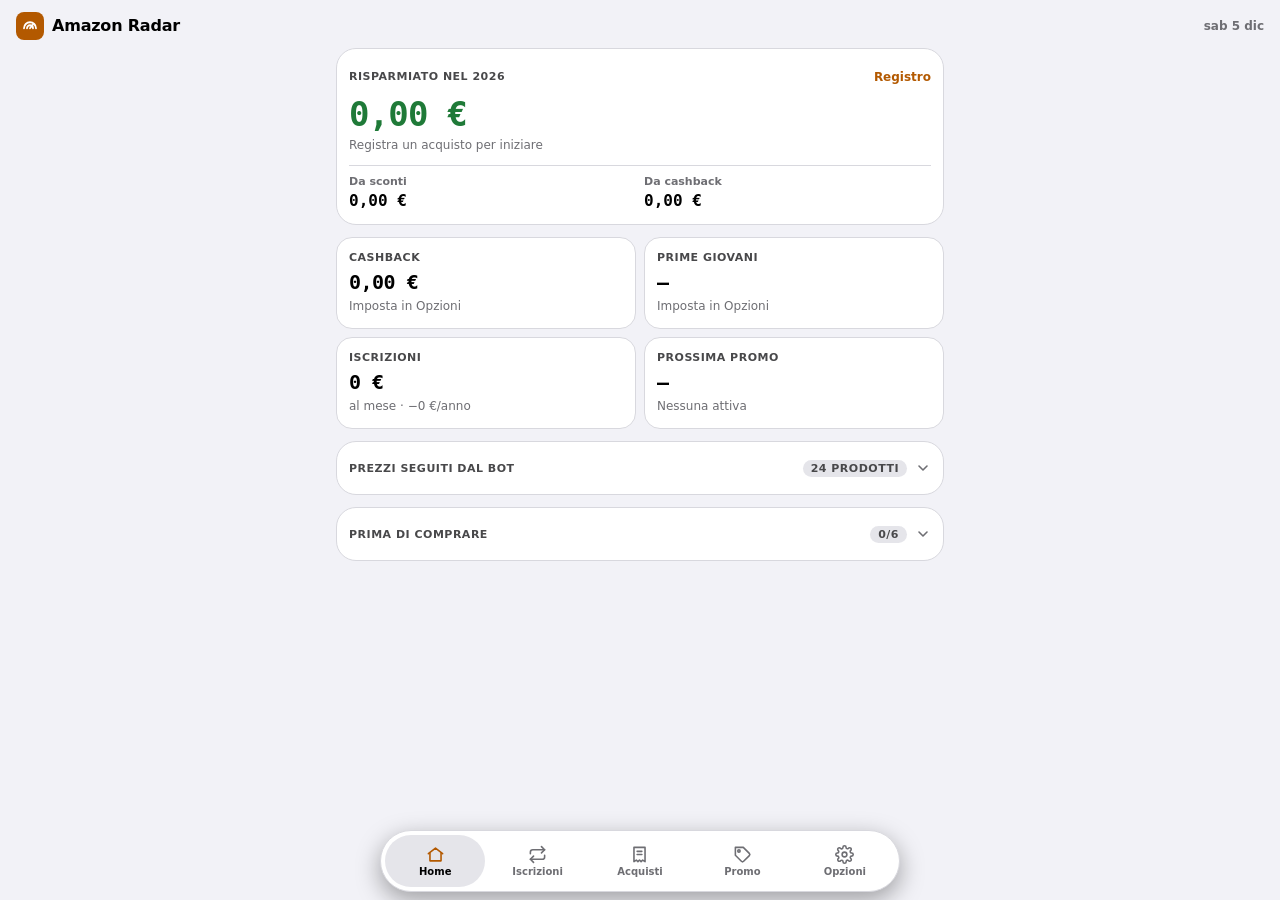
==== commit 45c0973c: "App: colori tema, schede comprimibili in Home (niente sotto la barra) Co-Authored-By: Claude Opus 5." ====
--- a/index.html
+++ b/index.html
@@ -2,7 +2,7 @@
 <html lang="it">
 <head>
 <meta charset="UTF-8">
-<meta name="viewport" content="width=device-width, initial-scale=1.0, viewport-fit=cover">
+<meta name="viewport" content="width=device-width, initial-scale=1.0, maximum-scale=1.0, user-scalable=no, viewport-fit=cover">
 <title>Amazon Radar</title>
 <link rel="manifest" href="./manifest.json">
 <link rel="apple-touch-icon" href="./icons/icon-180.png?v=1">
@@ -15,8 +15,9 @@
 <script>
 // Tema e vetro applicati prima del primo disegno, senza lampi (logica completa in app.js)
 (function () {
-  var pref = 'auto', g = 'off';
-  try { pref = localStorage.getItem('ar_theme') || 'auto'; g = localStorage.getItem('ar_glass') || 'off'; } catch (e) {}
+  var pref = 'auto', g = 'off', ac = 'orange';
+  try { pref = localStorage.getItem('ar_theme') || 'auto'; g = localStorage.getItem('ar_glass') || 'off'; ac = localStorage.getItem('ar_accent') || 'orange'; } catch (e) {}
+  document.documentElement.setAttribute('data-accent', ac);
   var light = pref === 'light' || (pref === 'auto' && window.matchMedia && matchMedia('(prefers-color-scheme: light)').matches);
   var d = document.documentElement;
   d.setAttribute('data-theme', light ? 'light' : 'dark');
@@ -25,8 +26,8 @@
   if (light) { document.getElementById('metaThemeColor').setAttribute('content', '#f2f2f7'); document.getElementById('metaStatusBar').setAttribute('content', 'default'); }
 })();
 </script>
-<link rel="stylesheet" href="./tokens.css?v=1">
-<link rel="stylesheet" href="./style.css?v=1">
+<link rel="stylesheet" href="./tokens.css?v=4">
+<link rel="stylesheet" href="./style.css?v=4">
 </head>
 <body>
 <div id="app">
@@ -53,14 +54,19 @@
         </div>
       </div>
       <div class="tiles" id="tiles"></div>
-      <div class="card">
-        <div class="card-h"><span>Prezzi seguiti dal bot</span><span class="badge" id="watchCount">—</span></div>
-        <div class="list" id="watchList"></div>
-        <p class="note" id="watchNote">Tocca un prodotto per aprirlo su Amazon o su Keepa, dove puoi attivare l'avviso gratuito.</p>
+      <div class="card fold" id="foldWatch">
+        <button class="fold-h" data-act="fold" data-fold="foldWatch" aria-expanded="false" aria-controls="foldWatchB"><span>Prezzi seguiti dal bot</span><span class="fold-r"><span class="badge" id="watchCount">—</span><svg viewBox="0 0 24 24" aria-hidden="true"><path d="M6 9l6 6 6-6"/></svg></span></button>
+        <div class="fold-b" id="foldWatchB">
+          <div class="list" id="watchList"></div>
+          <p class="note">Tocca un prodotto per aprirlo su Amazon o su Keepa, dove puoi attivare l'avviso gratuito.</p>
+        </div>
       </div>
-      <div class="card">
-        <div class="card-h"><span>Prima di comprare</span><button class="link" data-act="resetChecks">Azzera</button></div>
-        <div id="checks"></div>
+      <div class="card fold" id="foldChecks">
+        <button class="fold-h" data-act="fold" data-fold="foldChecks" aria-expanded="false" aria-controls="foldChecksB"><span>Prima di comprare</span><span class="fold-r"><span class="badge" id="checkCount">0/6</span><svg viewBox="0 0 24 24" aria-hidden="true"><path d="M6 9l6 6 6-6"/></svg></span></button>
+        <div class="fold-b" id="foldChecksB">
+          <div id="checks"></div>
+          <button class="btn block" data-act="resetChecks">Azzera</button>
+        </div>
       </div>
     </section>
 
@@ -112,6 +118,7 @@
       <div class="card">
         <div class="card-h"><span>Aspetto</span></div>
         <div class="set-row"><span>Tema</span><div class="seg" id="themeSeg" role="group" aria-label="Tema"><button data-theme-set="auto">Auto</button><button data-theme-set="light">Chiaro</button><button data-theme-set="dark">Scuro</button></div></div>
+        <div class="set-row"><span>Colore</span><div class="swatches" id="accentSw" role="group" aria-label="Colore del tema"></div></div>
         <div class="set-row"><span>Vetro</span><div class="seg" id="glassSeg" role="group" aria-label="Vetro"><button data-glass-set="off">No</button><button data-glass-set="on">Statico</button><button data-glass-set="anim">Dinamico</button></div></div>
       </div>
       <div class="card">
@@ -148,6 +155,6 @@
 </div>
 <div class="toast" id="toast" role="status"></div>
 
-<script src="./app.js?v=1"></script>
+<script src="./app.js?v=4"></script>
 </body>
 </html>
--- a/tokens.css
+++ b/tokens.css
@@ -73,3 +73,15 @@
     --danger-soft: color-mix(in srgb, var(--danger) 15%, transparent);
     --warning-soft: color-mix(in srgb, var(--warning) 15%, transparent);
 }
+
+/* Colori tema (Opzioni → Aspetto → Colore). Arancio è il predefinito, definito sopra. */
+html[data-accent="blue"] { --ui: #0a84ff; --ui-soft: color-mix(in srgb, #0a84ff 16%, transparent); --on-ui: #000000; }
+html[data-accent="blue"][data-theme="light"] { --ui: #0066cc; --ui-soft: color-mix(in srgb, #0066cc 12%, transparent); --on-ui: #ffffff; }
+html[data-accent="teal"] { --ui: #64d2ff; --ui-soft: color-mix(in srgb, #64d2ff 16%, transparent); --on-ui: #000000; }
+html[data-accent="teal"][data-theme="light"] { --ui: #00749e; --ui-soft: color-mix(in srgb, #00749e 12%, transparent); --on-ui: #ffffff; }
+html[data-accent="purple"] { --ui: #bf5af2; --ui-soft: color-mix(in srgb, #bf5af2 16%, transparent); --on-ui: #000000; }
+html[data-accent="purple"][data-theme="light"] { --ui: #8944ab; --ui-soft: color-mix(in srgb, #8944ab 12%, transparent); --on-ui: #ffffff; }
+html[data-accent="pink"] { --ui: #ff375f; --ui-soft: color-mix(in srgb, #ff375f 16%, transparent); --on-ui: #000000; }
+html[data-accent="pink"][data-theme="light"] { --ui: #c8163f; --ui-soft: color-mix(in srgb, #c8163f 12%, transparent); --on-ui: #ffffff; }
+html[data-accent="yellow"] { --ui: #ffd60a; --ui-soft: color-mix(in srgb, #ffd60a 16%, transparent); --on-ui: #000000; }
+html[data-accent="yellow"][data-theme="light"] { --ui: #8a6100; --ui-soft: color-mix(in srgb, #8a6100 12%, transparent); --on-ui: #ffffff; }
--- a/style.css
+++ b/style.css
@@ -1,5 +1,9 @@
 /* Amazon Radar — componenti. Solo token di tokens.css. */
 * { box-sizing: border-box; min-width: 0; -webkit-tap-highlight-color: transparent; }
+html, body { overscroll-behavior: none; touch-action: manipulation; -webkit-text-size-adjust: 100%; text-size-adjust: 100%; }
+body, button, .row, .tile, .card, .nav { -webkit-user-select: none; user-select: none; -webkit-touch-callout: none; }
+input, textarea { -webkit-user-select: text; user-select: text; -webkit-touch-callout: default; }
+img, svg { -webkit-user-drag: none; }
 html, body { margin: 0; background: var(--bg); color: var(--text); font-family: var(--font); font-size: var(--fs-base); line-height: 1.4; -webkit-font-smoothing: antialiased; }
 body { min-height: 100vh; overflow-x: clip; }
 button, input, select, textarea { font-family: var(--font); color: var(--text); }
@@ -15,7 +19,7 @@
 .brand-mark { width: 28px; height: 28px; border-radius: var(--r-sm); background: var(--ui); display: grid; place-items: center; color: var(--on-ui); }
 .brand-mark svg { width: 18px; height: 18px; }
 .topbar-sub { font-size: var(--fs-md); color: var(--text-secondary); font-weight: var(--fw-medium); }
-main { padding: 0 var(--page-gutter) calc(var(--nav-h) + var(--safe-bottom) + var(--sp-7)); max-width: 640px; margin: 0 auto; }
+main { padding: 0 var(--page-gutter) calc(var(--nav-h) + var(--safe-bottom) + var(--sp-6)); max-width: 640px; margin: 0 auto; }
 .page { display: none; flex-direction: column; gap: var(--sp-4); }
 .page.active { display: flex; }
 .page-title { font-size: var(--fs-xl); font-weight: var(--fw-black); margin: var(--sp-2) 0 0; letter-spacing: -0.3px; }
@@ -43,6 +47,22 @@
 .tile.alert .tile-v { color: var(--danger); }
 .meter { height: 4px; border-radius: var(--r-pill); background: var(--surface-hover); overflow: hidden; margin-top: var(--sp-2); }
 .meter i { display: block; height: 100%; background: var(--ui); border-radius: var(--r-pill); }
+
+/* --- Schede comprimibili --- */
+.fold-h { display: flex; align-items: center; justify-content: space-between; gap: var(--sp-3); width: 100%; min-height: var(--touch-min); margin: calc(var(--sp-2) * -1) 0;
+    background: none; border: 0; padding: 0; cursor: pointer; color: var(--text-muted); font-size: var(--fs-sm); font-weight: var(--fw-bold); text-transform: uppercase; letter-spacing: 0.5px; text-align: left; }
+.fold-h .fold-r { display: flex; align-items: center; gap: var(--sp-3); }
+.fold-h svg { width: 16px; height: 16px; fill: none; stroke: var(--text-secondary); stroke-width: 2.4; stroke-linecap: round; stroke-linejoin: round; transition: transform var(--dur) var(--ease); }
+.fold.open .fold-h svg { transform: rotate(180deg); }
+.fold-b { display: none; flex-direction: column; gap: var(--sp-3); }
+.fold.open .fold-b { display: flex; }
+.fold:not(.open) { padding-top: var(--sp-3); padding-bottom: var(--sp-3); }
+
+/* --- Campioni colore --- */
+.swatches { display: flex; gap: var(--sp-3); flex-wrap: wrap; justify-content: flex-end; }
+.swatch { width: 30px; height: 30px; border-radius: 50%; border: 2px solid transparent; padding: 0; cursor: pointer; position: relative; background: var(--c); box-shadow: inset 0 0 0 2px var(--surface); }
+.swatch::after { content: ''; position: absolute; inset: -7px; }
+.swatch.active { border-color: var(--text); }
 
 /* --- Righe di elenco --- */
 .list { display: flex; flex-direction: column; }
@@ -127,7 +147,7 @@
 /* --- Finestra dal basso --- */
 .sheet-wrap { position: fixed; inset: 0; z-index: var(--z-modal); background: var(--overlay); display: none; align-items: flex-end; justify-content: center; }
 .sheet-wrap.open { display: flex; }
-.sheet { width: 100%; max-width: 560px; max-height: 92vh; overflow-y: auto; background: var(--surface); border: 1px solid var(--border); border-bottom: 0;
+.sheet { width: 100%; max-width: 560px; max-height: 92vh; overflow-y: auto; overscroll-behavior: contain; background: var(--surface); border: 1px solid var(--border); border-bottom: 0;
     border-radius: var(--r-xl) var(--r-xl) 0 0; padding: var(--sp-3) var(--page-gutter) calc(var(--safe-bottom) + var(--sp-5)); display: flex; flex-direction: column; gap: var(--sp-4);
     animation: sheet-in var(--dur) var(--ease); }
 .sheet-grip { width: 36px; height: 5px; border-radius: var(--r-pill); background: var(--surface-hover); align-self: center; }
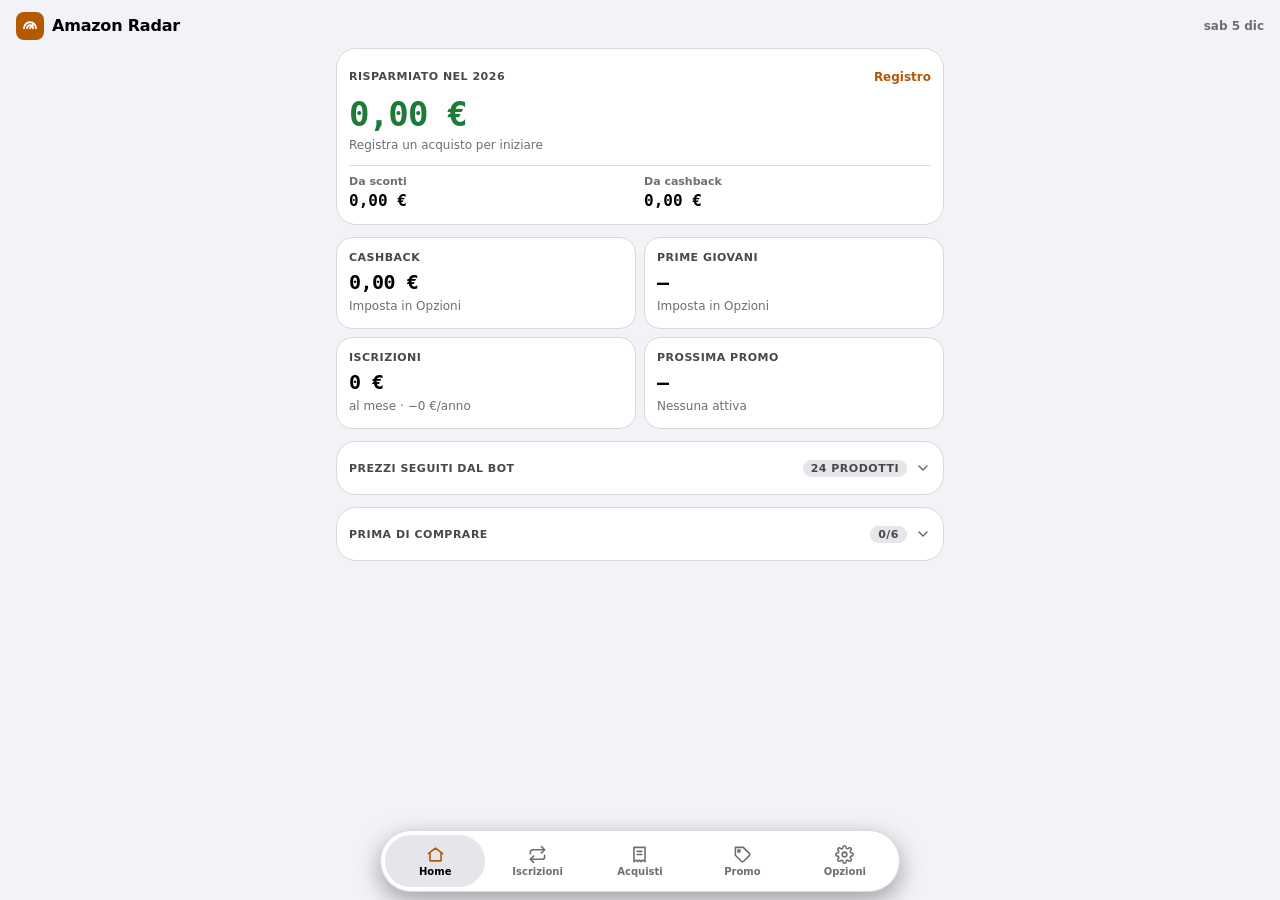
==== commit 10512d18: "App: importazione del backup da file Co-Authored-By: Claude Opus 5.5 <noreply@anthropic.com> Claude-" ====
--- a/index.html
+++ b/index.html
@@ -26,8 +26,8 @@
   if (light) { document.getElementById('metaThemeColor').setAttribute('content', '#f2f2f7'); document.getElementById('metaStatusBar').setAttribute('content', 'default'); }
 })();
 </script>
-<link rel="stylesheet" href="./tokens.css?v=4">
-<link rel="stylesheet" href="./style.css?v=4">
+<link rel="stylesheet" href="./tokens.css?v=5">
+<link rel="stylesheet" href="./style.css?v=5">
 </head>
 <body>
 <div id="app">
@@ -134,7 +134,8 @@
         <div class="card-h"><span>Dati</span></div>
         <p class="note">I dati restano solo in questo dispositivo. Fai un backup ogni tanto.</p>
         <div class="btn-row"><button class="btn" data-act="copyBackup">Copia backup</button><button class="btn" data-act="downloadBackup">Scarica file</button></div>
-        <button class="btn block" data-act="importSheet">Importa backup</button>
+        <div class="btn-row"><button class="btn" data-act="importSheet">Incolla backup</button><button class="btn" data-act="importFile">Importa file</button></div>
+        <input type="file" id="importFile" accept=".json,application/json,text/plain" hidden>
         <button class="btn danger block" data-act="wipe">Cancella tutti i dati</button>
       </div>
       <p class="note" style="text-align:center">Amazon Radar · i prezzi arrivano dal bot Telegram</p>
@@ -155,6 +156,6 @@
 </div>
 <div class="toast" id="toast" role="status"></div>
 
-<script src="./app.js?v=4"></script>
+<script src="./app.js?v=5"></script>
 </body>
 </html>
